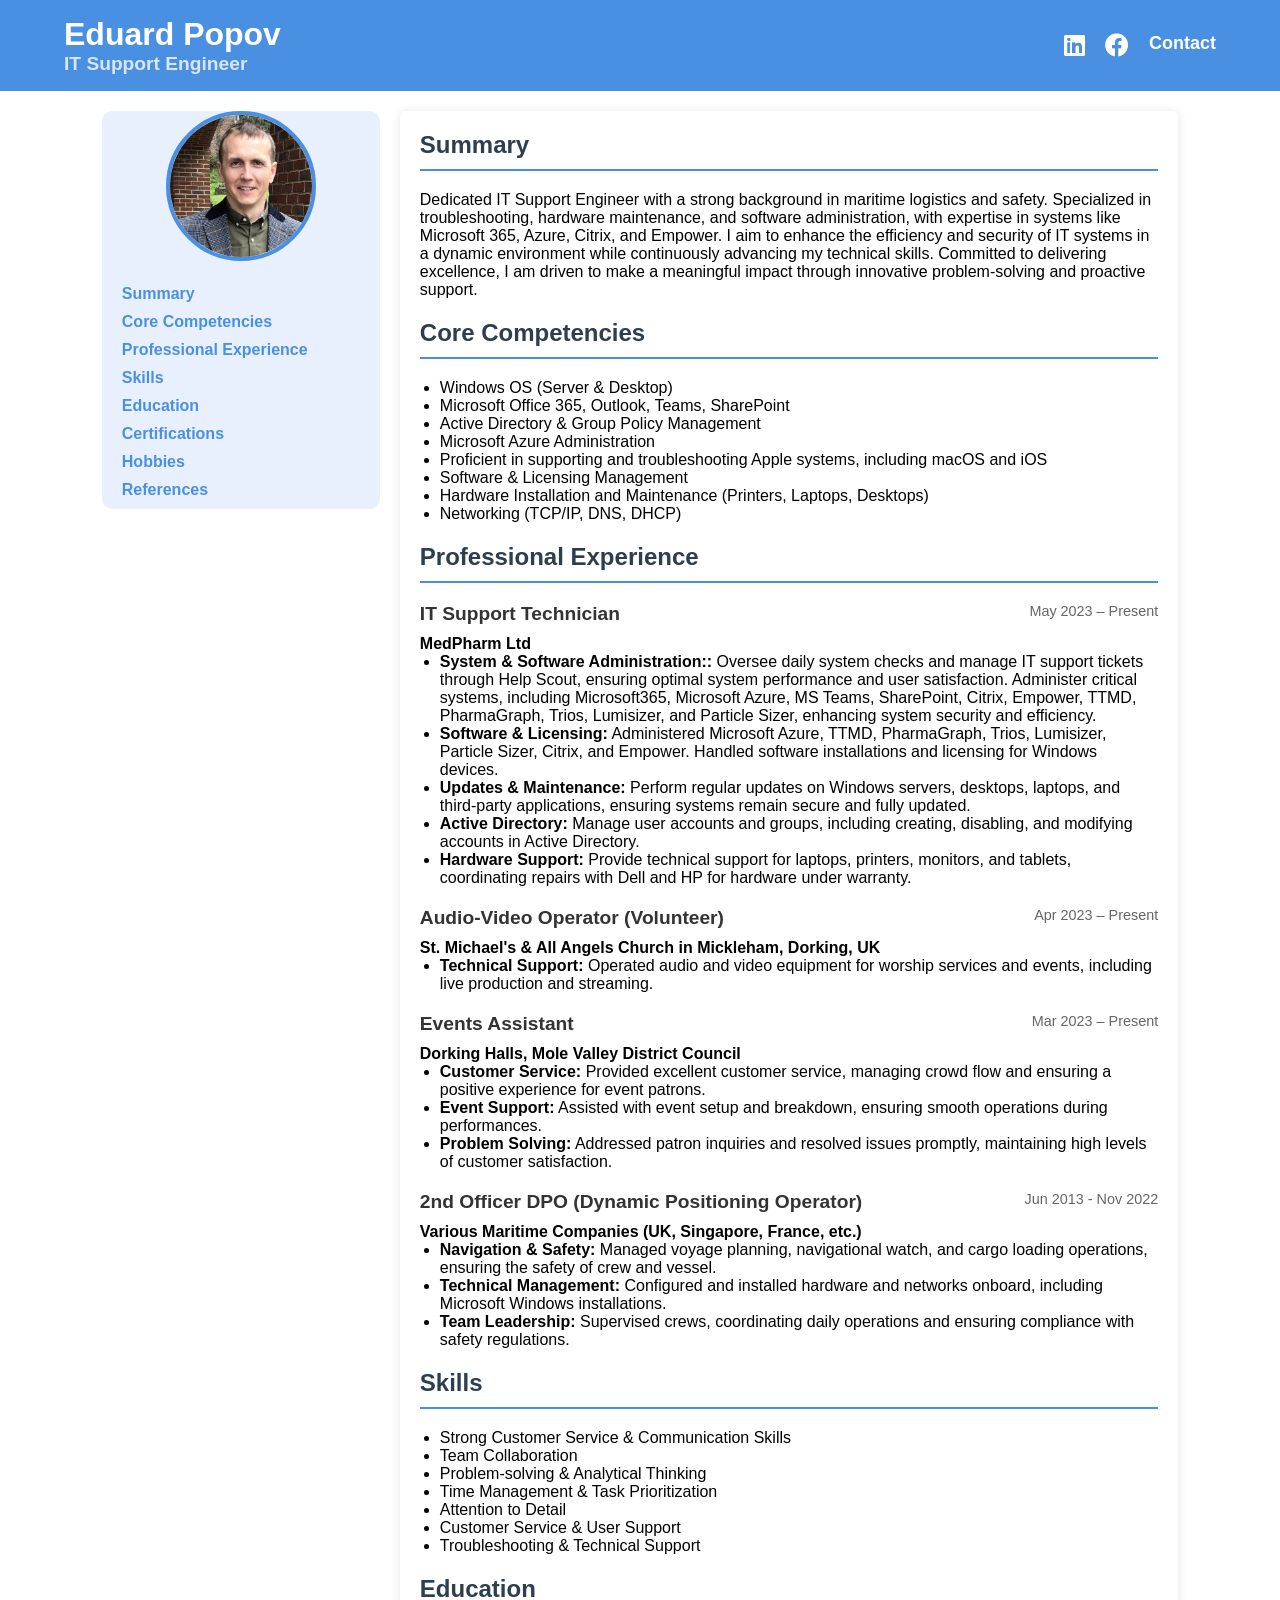
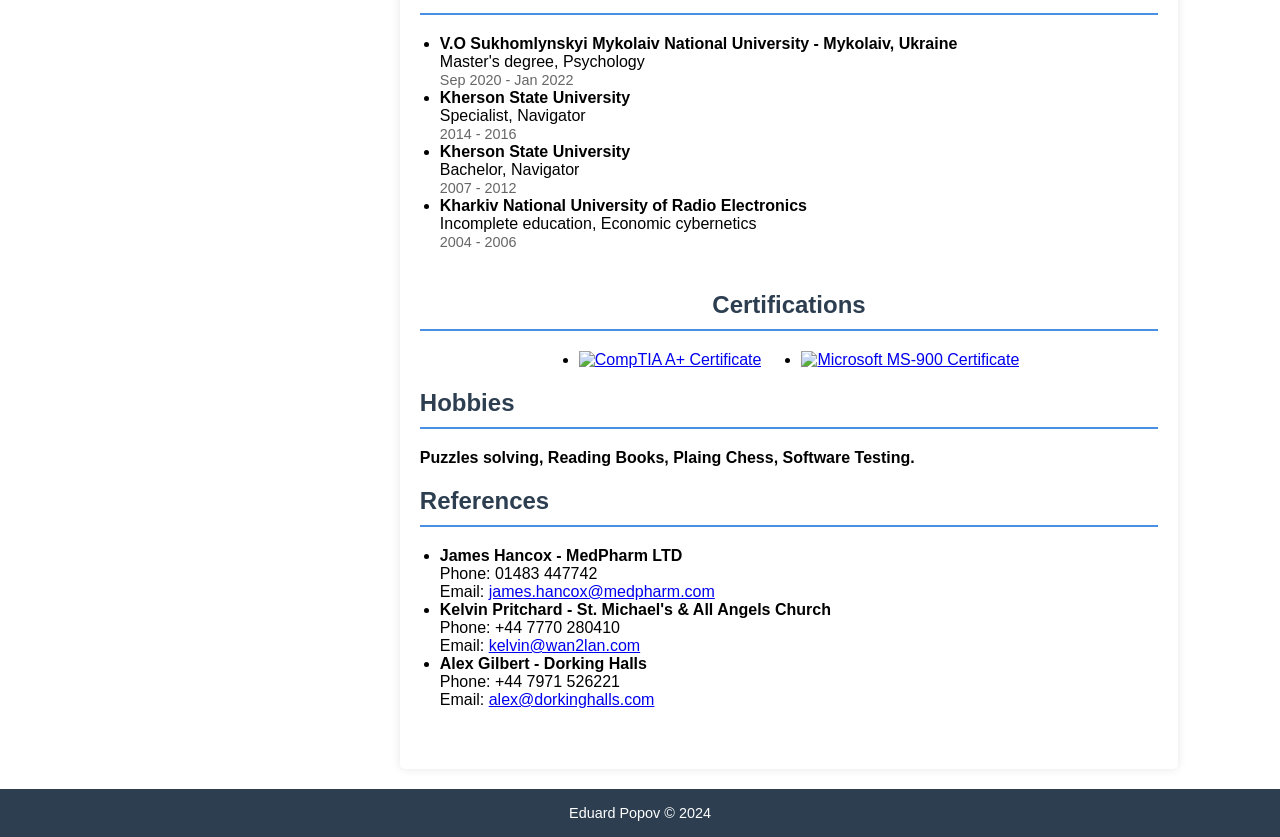
==== index.html @ 5308438c "Update index.html" ====
<!DOCTYPE html>
<html lang="en">
<head>
    <meta charset="UTF-8">
    <meta name="viewport" content="width=device-width, initial-scale=1.0">
    <title>Eduard Popov - CV</title>
    <!-- Font Awesome CDN -->
    <link rel="stylesheet" href="https://cdnjs.cloudflare.com/ajax/libs/font-awesome/6.0.0-beta3/css/all.min.css">
    <link rel="stylesheet" href="styles.css">
    <link rel="icon" href="favicon.ico" type="image/x-icon">
    
    <!-- Google tag (gtag.js) -->
    <script async src="https://www.googletagmanager.com/gtag/js?id=G-LZR208KWEZ"></script>
    <script>
      window.dataLayer = window.dataLayer || [];
      function gtag(){dataLayer.push(arguments);}
      gtag('js', new Date());
    
      gtag('config', 'G-LZR208KWEZ');
    </script>

</head>
<body>
    <!-- Header Section -->
    <header>
        <div class="container">
            <div class="logo">
                <h1>Eduard Popov</h1>
                <h3>IT Support Engineer</h3>
            </div>
            <nav>
                <ul>
                    <li><a href="https://www.linkedin.com/in/e-popov-263678a5/" target="_blank"><i class="fab fa-linkedin"></i></a></li>
                    <li><a href="https://www.facebook.com/edward.popov.5" target="_blank"><i class="fab fa-facebook"></i></a></li>
                    <li><a href="#" id="contactBtn">Contact</a></li>
                </ul>
            </nav>
        </div>
    </header>

    <!-- Main Content Area -->
    <div class="container main-content">
        <!-- Sidebar -->
        <aside class="sidebar">
            <div class="profile-pic">
                <img src="profile.jpg" alt="Eduard Popov">
            </div>
            <ul>
                <li><a href="#summary">Summary</a></li>
                <li><a href="#competencies">Core Competencies</a></li>
                <li><a href="#experience">Professional Experience</a></li>
                <li><a href="#skills">Skills</a></li>
                <li><a href="#education">Education</a></li>
                <li><a href="#certifications">Certifications</a></li>
                <li><a href="#hobbies">Hobbies</a></li>
                <li><a href="#references">References</a></li>
            </ul>
        </aside>

        <!-- CV Content -->
        <section class="cv-content">
            <section id="summary">
                <h2>Summary</h2>
                <p>
                    Dedicated IT Support Engineer with a strong background in maritime logistics and safety. Specialized in troubleshooting, hardware maintenance, and software administration, with expertise in systems like Microsoft 365, Azure, Citrix, and Empower. I aim to enhance the efficiency and security of IT systems in a dynamic environment while continuously advancing my technical skills. Committed to delivering excellence, I am driven to make a meaningful impact through innovative problem-solving and proactive support.
                </p>
            </section>

            <section id="competencies">
                <h2>Core Competencies</h2>
                <ul>
                    <li>Windows OS (Server & Desktop)</li>
                    <li>Microsoft Office 365, Outlook, Teams, SharePoint</li>
                    <li>Active Directory & Group Policy Management</li>
                    <li>Microsoft Azure Administration</li>
                    <li>Proficient in supporting and troubleshooting Apple systems, including macOS and iOS</li>
                    <li>Software & Licensing Management</li>
                    <li>Hardware Installation and Maintenance (Printers, Laptops, Desktops)</li>
                    <li>Networking (TCP/IP, DNS, DHCP)</li>
                </ul>
            </section>

            <section id="experience">
                <h2>Professional Experience</h2>

                <div class="job">
                    <h3>IT Support Technician <span class="period">May 2023 – Present</span></h3>
                    <h4>MedPharm Ltd</h4>
                    <ul>
                        <li><b>System & Software Administration::</b> Oversee daily system checks and manage IT support tickets through Help Scout, ensuring optimal system performance and user satisfaction. Administer critical systems, including Microsoft365, Microsoft Azure, MS Teams, SharePoint, Citrix, Empower, TTMD, PharmaGraph, Trios, Lumisizer, and Particle Sizer, enhancing system security and efficiency.</li>
                        <li><b>Software & Licensing:</b> Administered Microsoft Azure, TTMD, PharmaGraph, Trios, Lumisizer, Particle Sizer, Citrix, and Empower. Handled software installations and licensing for Windows devices.</li>
                        <li><b>Updates & Maintenance:</b> Perform regular updates on Windows servers, desktops, laptops, and third-party applications, ensuring systems remain secure and fully updated.</li>
                        <li><b>Active Directory:</b> Manage user accounts and groups, including creating, disabling, and modifying accounts in Active Directory.</li>
                        <li><b>Hardware Support:</b> Provide technical support for laptops, printers, monitors, and tablets, coordinating repairs with Dell and HP for hardware under warranty.</li>
                    </ul>
                </div>

                <div class="job">
                    <h3>Audio-Video Operator (Volunteer) <span class="period">Apr 2023 – Present</span></h3>
                    <h4>St. Michael's & All Angels Church in Mickleham, Dorking, UK</h4>
                    <ul>
                        <li><b>Technical Support:</b> Operated audio and video equipment for worship services and events, including live production and streaming.</li>
                    </ul>
                </div>

                <div class="job">
                    <h3>Events Assistant <span class="period">Mar 2023 – Present</span></h3>
                    <h4>Dorking Halls, Mole Valley District Council</h4>
                    <ul>
                        <li><b>Customer Service:</b> Provided excellent customer service, managing crowd flow and ensuring a positive experience for event patrons.</li>
                        <li><b>Event Support:</b> Assisted with event setup and breakdown, ensuring smooth operations during performances.</li>
                        <li><b>Problem Solving:</b> Addressed patron inquiries and resolved issues promptly, maintaining high levels of customer satisfaction.</li>
                    </ul>
                </div>

                <div class="job">
                    <h3>2nd Officer DPO (Dynamic Positioning Operator) <span class="period">Jun 2013 - Nov 2022</span></h3>
                    <h4>Various Maritime Companies (UK, Singapore, France, etc.)</h4>
                    <ul>
                        <li><b>Navigation & Safety:</b> Managed voyage planning, navigational watch, and cargo loading operations, ensuring the safety of crew and vessel.</li>
                        <li><b>Technical Management:</b> Configured and installed hardware and networks onboard, including Microsoft Windows installations.</li>
                        <li><b>Team Leadership:</b> Supervised crews, coordinating daily operations and ensuring compliance with safety regulations.</li>
                    </ul>
                </div>
            </section>

            <section id="skills">
                <h2>Skills</h2>
                <ul>
                    <li>Strong Customer Service & Communication Skills</li>
                    <li>Team Collaboration</li>
                    <li>Problem-solving & Analytical Thinking</li>
                    <li>Time Management & Task Prioritization</li>
                    <li>Attention to Detail</li>
                    <li>Customer Service & User Support</li>
                    <li>Troubleshooting & Technical Support</li>
                </ul>
            </section>

            <section id="education">
                <h2>Education</h2>
                <ul>
                    <li>
                        <strong>V.O Sukhomlynskyi Mykolaiv National University - Mykolaiv, Ukraine</strong><br>
                        Master's degree, Psychology<br>
                        <span class="period">Sep 2020 - Jan 2022</span>
                    </li>
                    <li>
                        <strong>Kherson State University</strong><br>
                        Specialist, Navigator<br>
                        <span class="period">2014 - 2016</span>
                    </li>
                    <li>
                        <strong>Kherson State University</strong><br>
                        Bachelor, Navigator<br>
                        <span class="period">2007 - 2012</span>
                    </li>
                    <li>
                        <strong>Kharkiv National University of Radio Electronics</strong><br>
                        Incomplete education, Economic cybernetics<br>
                        <span class="period">2004 - 2006</span>
                    </li>
                </ul>
            </section>

            <!-- Certifications Section -->
            <section class="certifications">
                <section id="certifications">
                <h2 class="section-title">Certifications</h2>
                <ul class="certification-list">
                    <li class="certificate">
                        <a href="https://www.comptia.org/certifications/a" target="_blank">
                            <img src="https://github.com/quantum-rover/cv/blob/main/comptia_a.ico?raw=true" alt="CompTIA A+ Certificate">
                        </a>
                    </li>
                    <li class="certificate">
                        <a href="https://learn.microsoft.com/en-us/certifications/ms-900/" target="_blank">
                            <img src="https://github.com/quantum-rover/cv/blob/main/ms900_logo.ico?raw=true" alt="Microsoft MS-900 Certificate">
                        </a>
                    </li>
                </ul>
            </section>
            
                <section id="hobbies">
                <h2>Hobbies</h2>
                        <p>
                            <b>Puzzles solving, Reading Books, Plaing Chess, Software Testing.</b>
                        </p>
            </section>

            <section id="references">
                <h2>References</h2>
                <ul>
                    <li>
                        <strong>James Hancox - MedPharm LTD</strong><br>
                        Phone: 01483 447742<br>
                        Email: <a href="mailto:james.hancox@medpharm.com">james.hancox@medpharm.com</a>
                    </li>
                    <li>
                        <strong>Kelvin Pritchard - St. Michael's & All Angels Church</strong><br>
                        Phone: +44 7770 280410<br>
                        Email: <a href="mailto:kelvin@wan2lan.com">kelvin@wan2lan.com</a>
                    </li>
                    <li>
                        <strong>Alex Gilbert - Dorking Halls</strong><br>
                        Phone: +44 7971 526221<br>
                        Email: <a href="mailto:alex@dorkinghalls.com">alex@dorkinghalls.com</a>
                    </li>
                </ul>
            </section>
        </section>
    </div>

    <!-- Footer Section -->
    <footer>
        <div class="container">
            <p>Eduard Popov &copy; 2024</p>
        </div>
    </footer>

    <!-- Popup Modal -->
<div id="contactPopup" class="popup">
    <div class="popup-content">
        <span class="close-btn">&times;</span>
        <!-- Contact Form -->
        <form id="contact-form">
  <label for="name">Name:</label>
  <input type="text" id="name" name="name" required>

  <label for="company">Company Name:</label>
  <input type="text" id="company" name="company">

  <label for="email">Email:</label>
  <input type="email" id="email" name="email" required>

  <label for="message">Message:</label>
  <textarea id="message" name="message" rows="8" style="width:100%;" required></textarea>

  <button type="submit" style="padding: 10px 20px; font-size: 16px;">Submit</button>
</form>
    </div>
</div>

    <!-- JavaScript to handle the popup -->
    <script>
        const contactBtn = document.getElementById('contactBtn');
        const contactPopup = document.getElementById('contactPopup');
        const closeBtn = document.querySelector('.close-btn');

        contactBtn.addEventListener('click', () => {
            contactPopup.style.display = 'block';
        });

        closeBtn.addEventListener('click', () => {
            contactPopup.style.display = 'none';
        });

        window.addEventListener('click', (e) => {
            if (e.target == contactPopup) {
                contactPopup.style.display = 'none';
            }
        });
    </script>

    <!-- EmailJS SDK -->
<script type="text/javascript" src="https://cdn.emailjs.com/dist/email.min.js"></script>

    <script src="https://cdn.emailjs.com/dist/email.min.js"></script>
<script>
  (function() {
    emailjs.init("f8XNDClNWjhbyD7FG"); // Initialize with your user ID from EmailJS
  })();

  document.getElementById('contact-form').addEventListener('submit', function(event) {
    event.preventDefault(); // Prevent page reload

    emailjs.sendForm('service_dwdptsh', 'template_koreks3', this)
      .then(function() {
        alert('Form submitted successfully!');
      }, function(error) {
        alert('Failed to submit the form: ' + JSON.stringify(error));
      });
  });
</script>

</body>
</html>
---- styles.css ----
/* Resetting Default Styles */
* {
    margin: 0;
    padding: 0;
    box-sizing: border-box;
    font-family: Arial, sans-serif;
}

/* Container */
.container {
    width: 90%;
    max-width: 1200px;
    margin: 0 auto;
}

/* Header Styles */
header {
    background: #4a90e2;
    color: #fff;
    padding: 1rem 0;
}

header .container {
    display: flex;
    justify-content: space-between;
    align-items: center;
}

/* Header Social Icons */
header .social-icons {
    display: flex;
    align-items: center;
}

header .social-icons a {
    margin-left: 20px;
    color: #fff;
    text-decoration: none;
    font-size: 24px; /* Increase this value to make the icons larger */
    transition: transform 0.3s ease, color 0.3s ease;
}

header .social-icons a:hover {
    transform: scale(1.2); /* Slightly enlarge the icon on hover */
    color: #d9e6f2;
}

header .logo h1 {
    margin: 0;
}

header .logo h3 {
    margin: 0;
    font-size: 1.2rem;
    color: #d9e6f2;
}

header nav ul {
    list-style: none;
    display: flex;
}

header nav ul li {
    margin-left: 20px;
    display: inline-block;
}

header nav ul li a {
    color: #fff;
    text-decoration: none;
    font-weight: bold;
    font-size: 18px;
}

header nav ul li a i {
    font-size: 24px; /* Adjust the size of the icons */
    color: #fff; /* Icon color */
}

header nav ul li a i:hover {
    color: #d9e6f2; /* Lighter color on hover */
}
/* Main Content Styles */
.main-content {
    display: flex;
    justify-content: center;
    align-items: flex-start;
    margin: 20px auto;
    max-width: 1200px;
    padding: 0 20px;
}

/* Sidebar Styles */
.sidebar {
    width: 25%;
    margin-right: 20px;
    padding-left: 20px;
    padding-right: 20px;
    background-color: #e8f0fe;
    border-radius: 10px;
    position: relative; /* Default position for mobile devices */
    height: fit-content;
}

/* Make the sidebar sticky on larger screens */
@media (min-width: 769px) {
    .sidebar {
        position: sticky;
        top: 20px;
    }
}

.sidebar .profile-pic {
    text-align: center;
    margin-bottom: 20px;
}

.sidebar .profile-pic img {
    width: 150px;
    height: 150px;
    border-radius: 50%;
    object-fit: cover;
    border: 4px solid #4a90e2;
}

.sidebar ul {
    list-style: none;
}

.sidebar ul li {
    margin-bottom: 10px;
}

.sidebar ul li a {
    text-decoration: none;
    color: #4a90e2;
    font-weight: bold;
}

.sidebar ul li a:hover {
    text-decoration: underline;
}

/* CV Content Styles */
.cv-content {
    width: 70%;
    padding: 20px;
    background: #fff;
    border-radius: 5px;
    box-shadow: 0 0 10px rgba(0, 0, 0, 0.1);
}

.cv-content h2 {
    color: #2c3e50;
    border-bottom: 2px solid #4a90e2;
    padding-bottom: 10px;
    margin-bottom: 20px;
}

.cv-content p, .cv-content ul {
    margin-bottom: 20px;
}

.cv-content h3 {
    font-size: 1.2rem;
    color: #333;
    display: flex;
    justify-content: space-between;
    margin-bottom: 10px;
}

.cv-content .period {
    font-weight: normal;
    color: #666;
    font-size: 0.9rem;
}

.cv-content ul {
    list-style-type: disc;
    padding-left: 20px;
}

/* Footer Styles */
footer {
    background: #2c3e50;
    color: #fff;
    text-align: center;
    padding: 1rem 0;
    font-size: 0.9rem;
}

/* Certifications Section */
.certifications {
    text-align: center;
    margin: 40px 0;
}

.certification-list {
    list-style-type: none;
    padding: 0;
    display: flex;
    justify-content: center;  /* Center the logos horizontally */
    align-items: center;      /* Center the logos vertically */
}

.certification-list li {
    margin: 0 20px;
}

.certification-list img {
    width: 80px;
    height: 80px;
    transition: transform 0.3s ease;
}

.certification-list img:hover {
    transform: scale(1.1);
}

#hobbies, #references {
    text-align: left; /* Ensures left alignment */
    margin-left: 0;
}

/* Popup Styles */
.popup {
    display: none;
    position: fixed;
    z-index: 1000;
    left: 0;
    top: 0;
    width: 100%;
    height: 100%;
    overflow: auto;
    background-color: rgba(0, 0, 0, 0.7); /* Darker overlay for a modern look */
}

.popup-content {
    background-color: #ffffff;
    margin: 10% auto;
    padding: 30px;
    border-radius: 10px;
    width: 80%;
    max-width: 500px;
    box-shadow: 0px 4px 15px rgba(0, 0, 0, 0.3); /* Soft shadow */
    position: relative;
    transform: scale(0.7); /* Start smaller for animation */
    animation: popupOpen 0.3s ease forwards; /* Animate opening */
}

@keyframes popupOpen {
    to {
        transform: scale(1); /* Scale to normal size */
    }
}

.close-btn {
    position: absolute;
    top: 15px;
    right: 20px;
    color: #666;
    font-size: 25px;
    font-weight: bold;
    cursor: pointer;
    transition: color 0.3s ease;
}

.close-btn:hover,
.close-btn:focus {
    color: #e74c3c; /* Red color on hover for a more interactive feel */
}

.contact-info h2 {
    color: #2c3e50;
    margin-bottom: 15px;
    text-align: center;
}

.contact-info p {
    font-size: 1rem;
    color: #333;
    margin-bottom: 10px;
    text-align: center;
}

.contact-info a {
    color: #4a90e2;
    text-decoration: none;
    font-weight: bold;
    transition: color 0.3s ease;
}

.contact-info a:hover {
    color: #2c3e50; /* Darker hover color */
}

/* Contact Form Styles */
.popup-content form {
    display: flex;
    flex-direction: column;
}

.popup-content h2 {
    text-align: center;
    margin-bottom: 20px;
    color: #2c3e50;
}

.form-group {
    margin-bottom: 15px;
}

.form-group label {
    display: block;
    margin-bottom: 5px;
    color: #333;
    font-weight: bold;
}

.form-group input,
.form-group textarea {
    width: 100%;
    padding: 10px;
    border: 1px solid #ccc;
    border-radius: 4px;
    font-size: 1rem;
}

button[type="submit"] {
    padding: 10px 20px;
    background-color: #4a90e2;
    color: #fff;
    border: none;
    border-radius: 4px;
    cursor: pointer;
    font-size: 1rem;
    transition: background-color 0.3s ease;
}

button[type="submit"]:hover {
    background-color: #357ABD;
}

#statusMessage {
    margin-top: 10px;
    font-size: 0.9rem;
    color: #2c3e50;
    text-align: center;
}

/* Responsive Design */
@media (max-width: 768px) {
    .main-content {
        flex-direction: column;
        align-items: center;
    }

    .sidebar {
        width: 100%;
        margin-bottom: 20px;
    }

    .cv-content {
        width: 100%;
    }

    .popup-content {
        width: 90%;
    }
}
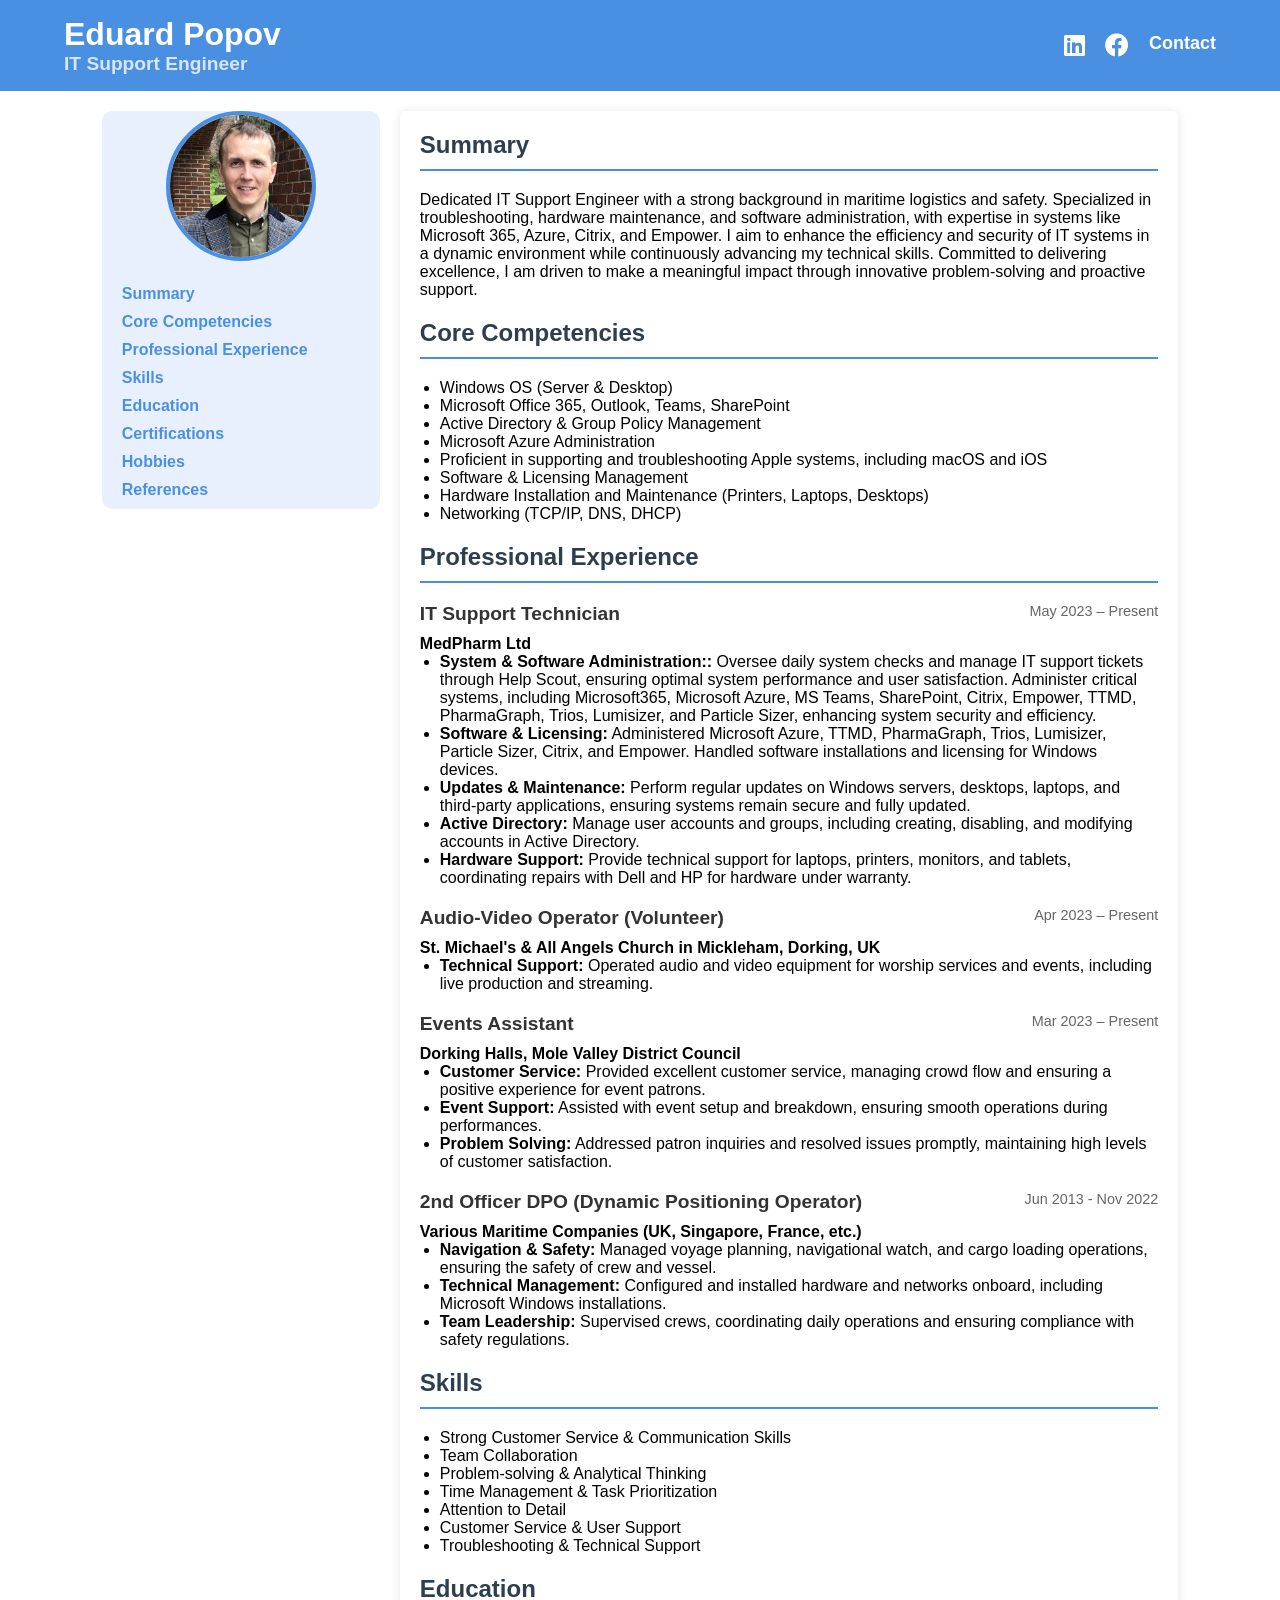
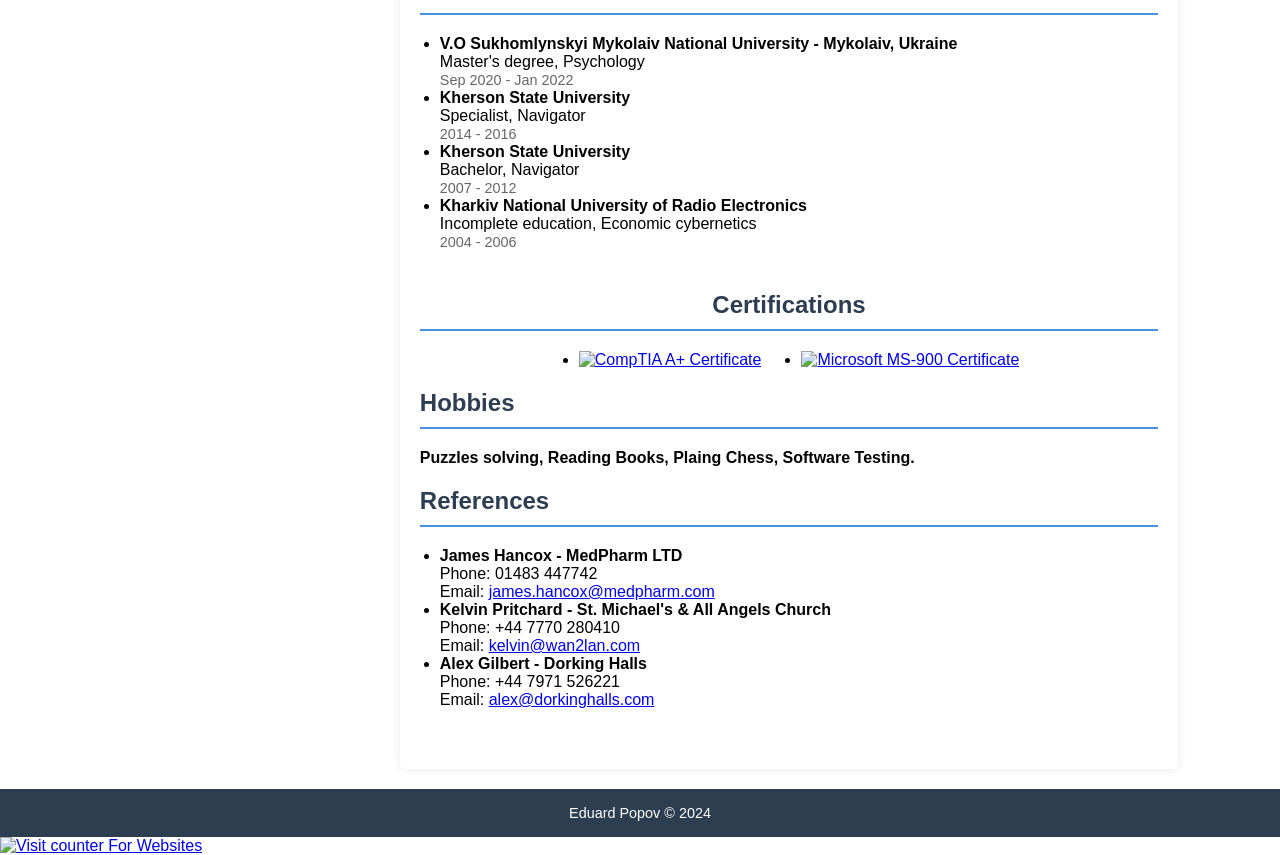
==== commit f9724c0a: "Update index.html" ====
--- a/index.html
+++ b/index.html
@@ -283,5 +283,9 @@
   });
 </script>
 
+<!-- hitwebcounter Code START -->
+<a href="https://www.hitwebcounter.com" target="_blank">
+<img src="https://hitwebcounter.com/counter/counter.php?page=16233157&style=0001&nbdigits=5&type=page&initCount=0" title="Counter Widget" Alt="Visit counter For Websites"   border="0" /></a>    
+
 </body>
 </html>
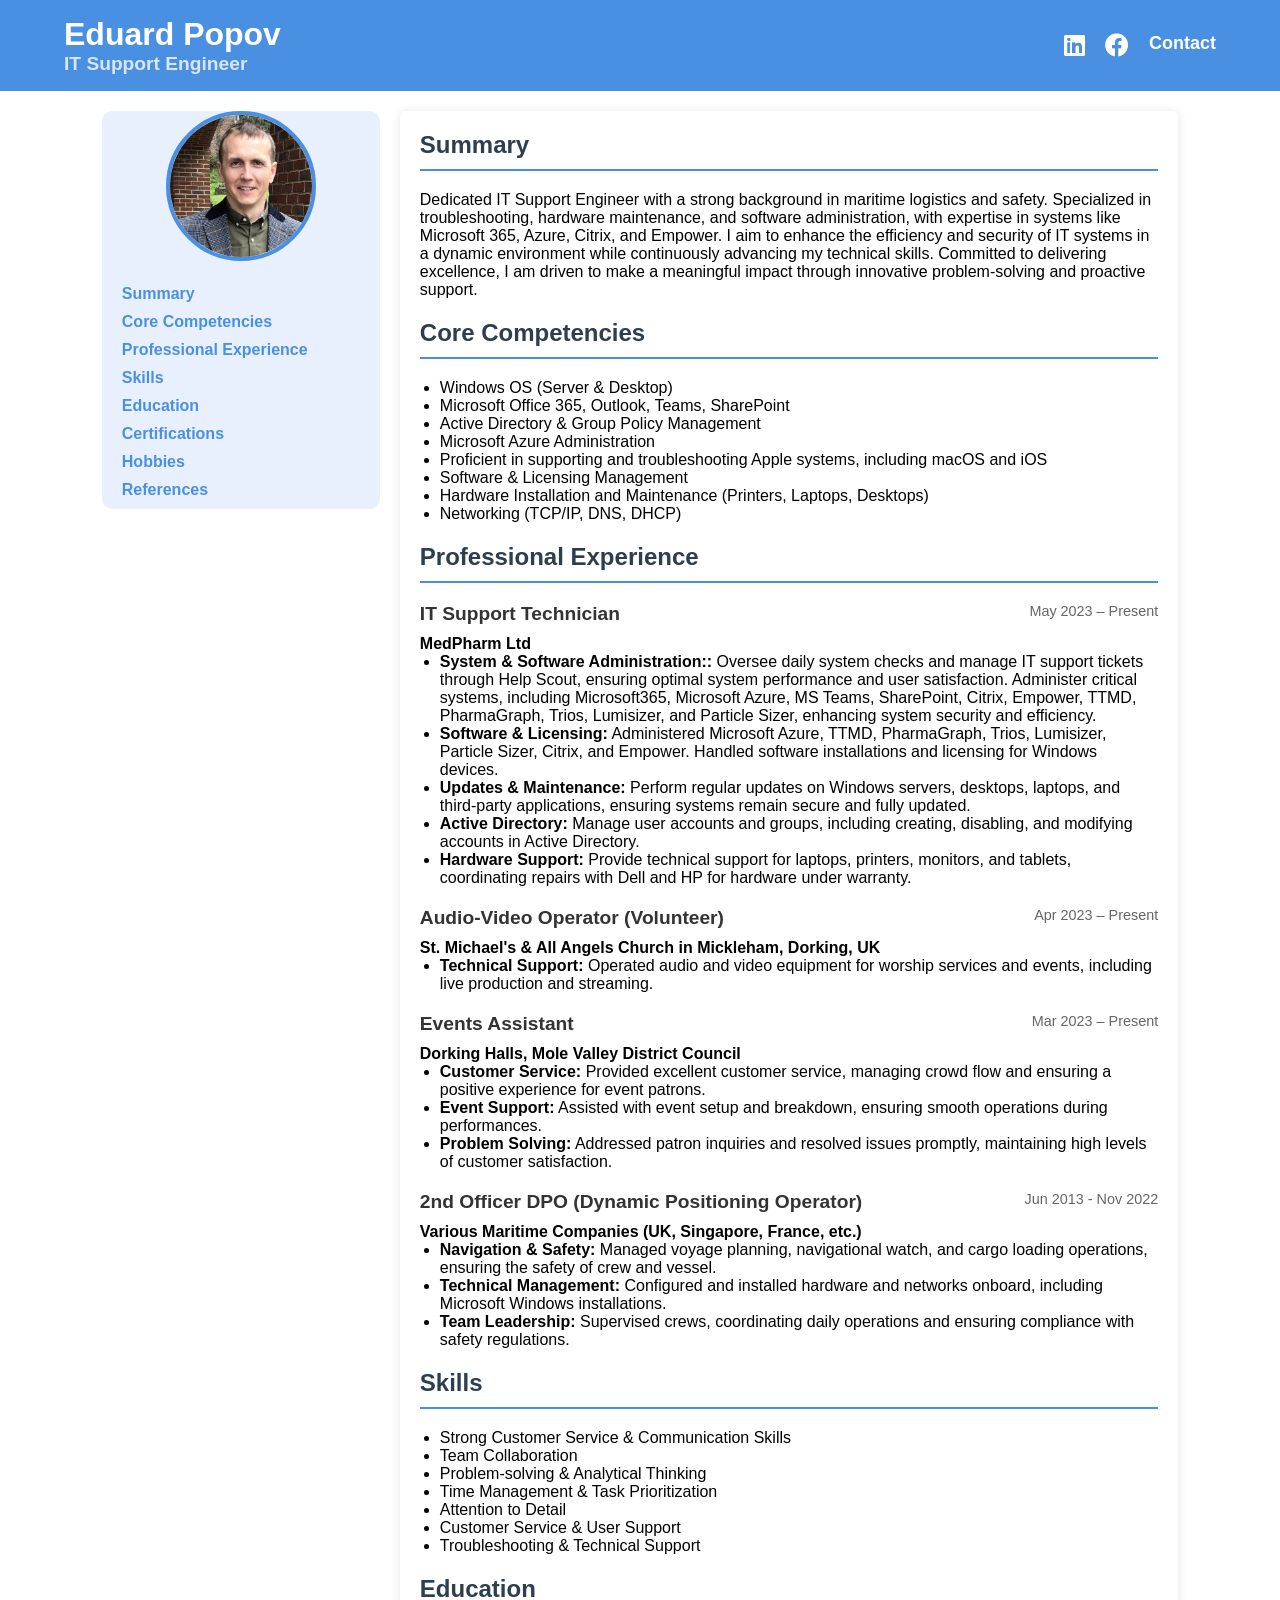
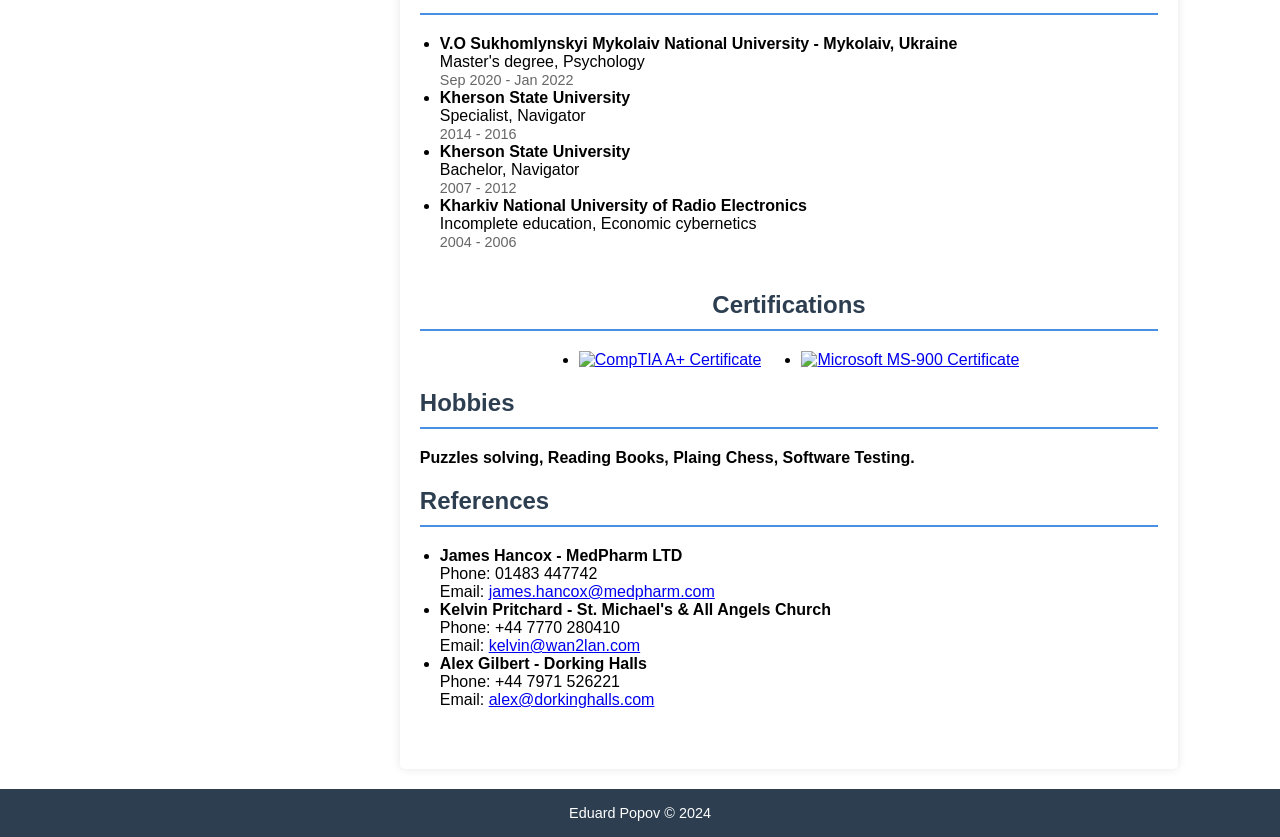
==== commit dfd16f81: "Update index.html" ====
--- a/index.html
+++ b/index.html
@@ -283,9 +283,5 @@
   });
 </script>
 
-<!-- hitwebcounter Code START -->
-<a href="https://www.hitwebcounter.com" target="_blank">
-<img src="https://hitwebcounter.com/counter/counter.php?page=16233157&style=0001&nbdigits=5&type=page&initCount=0" title="Counter Widget" Alt="Visit counter For Websites"   border="0" /></a>    
-
 </body>
 </html>
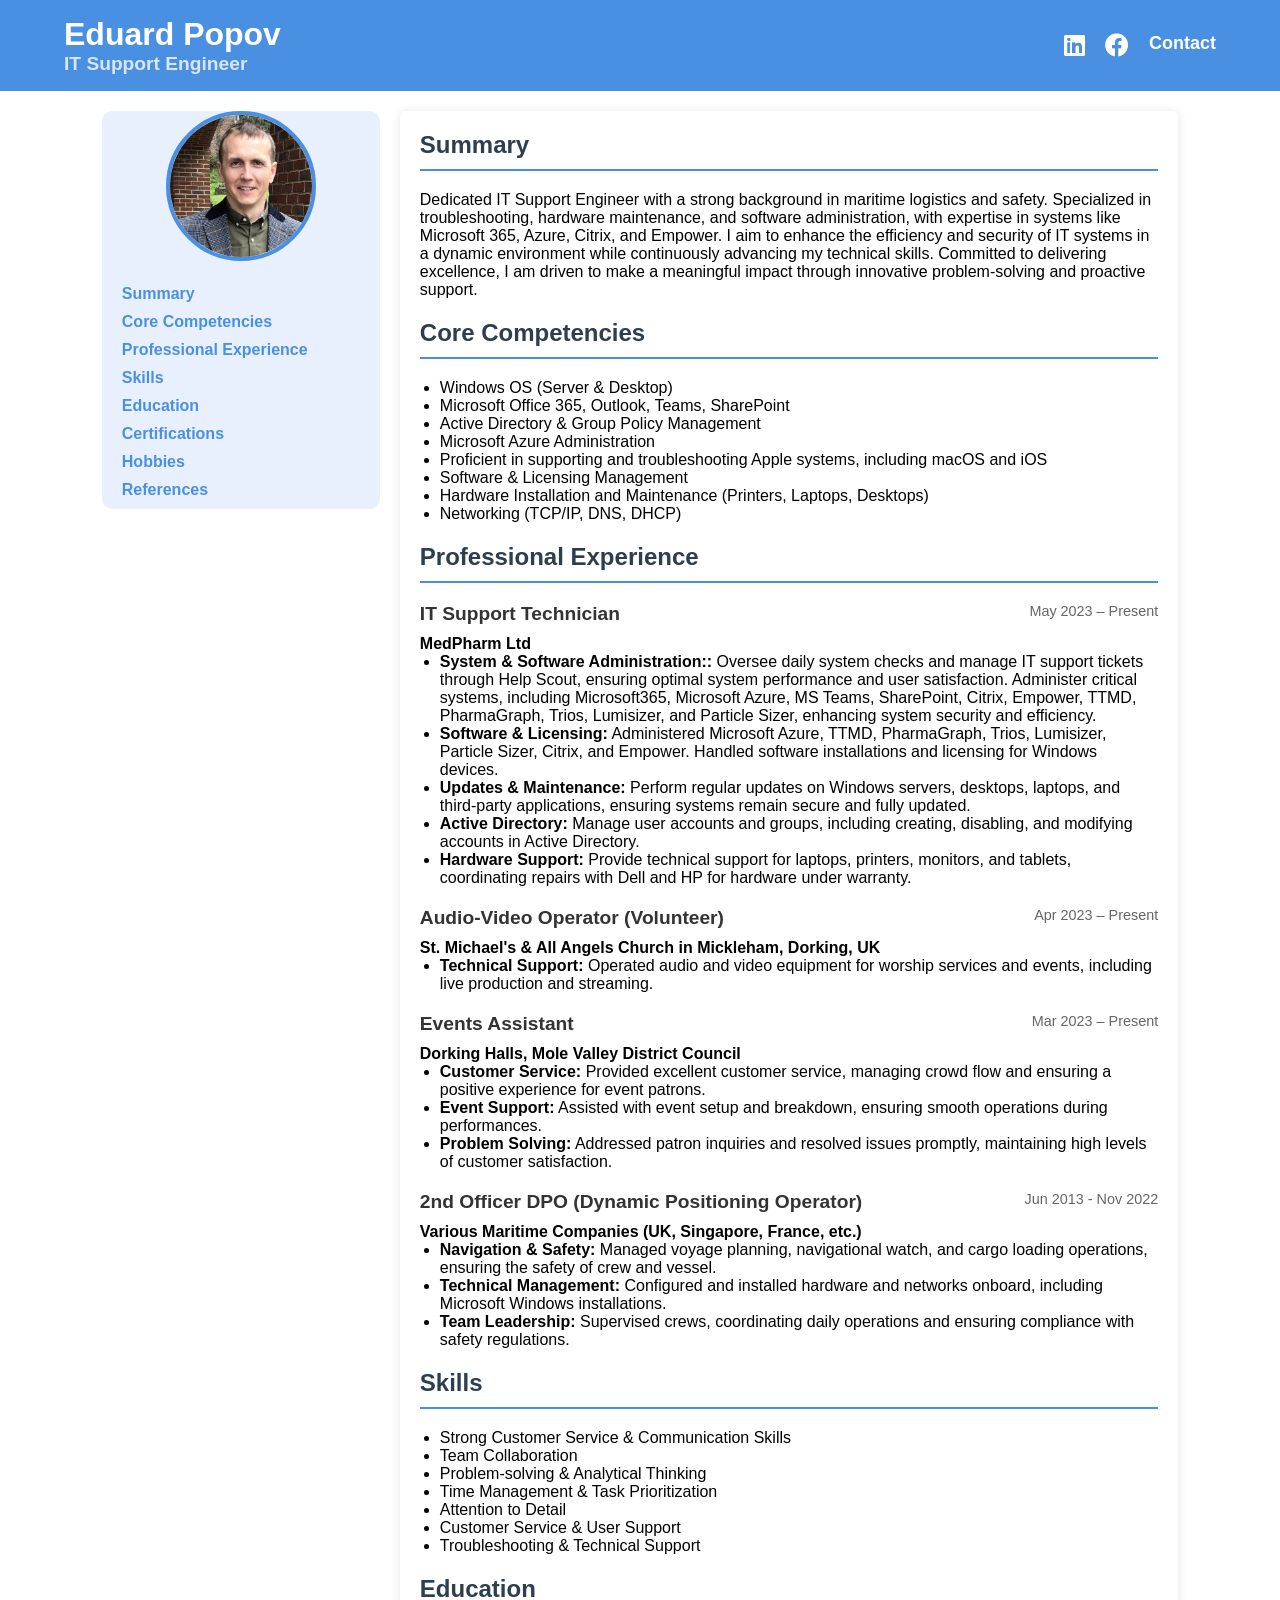
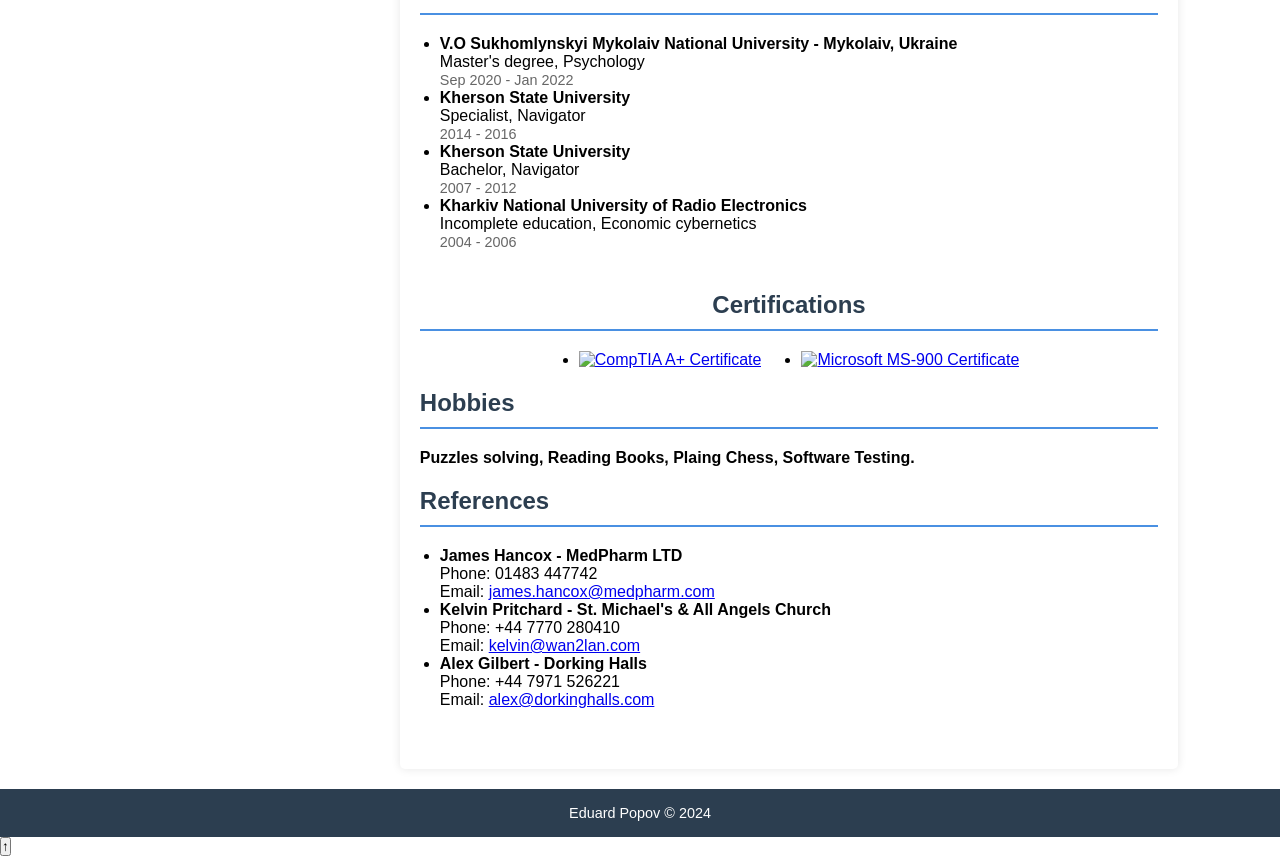
==== commit b6db2b06: "Update index.html" ====
--- a/index.html
+++ b/index.html
@@ -283,5 +283,7 @@
   });
 </script>
 
+<button id="back-to-top" onclick="scrollToTop()">↑</button>
+    
 </body>
 </html>
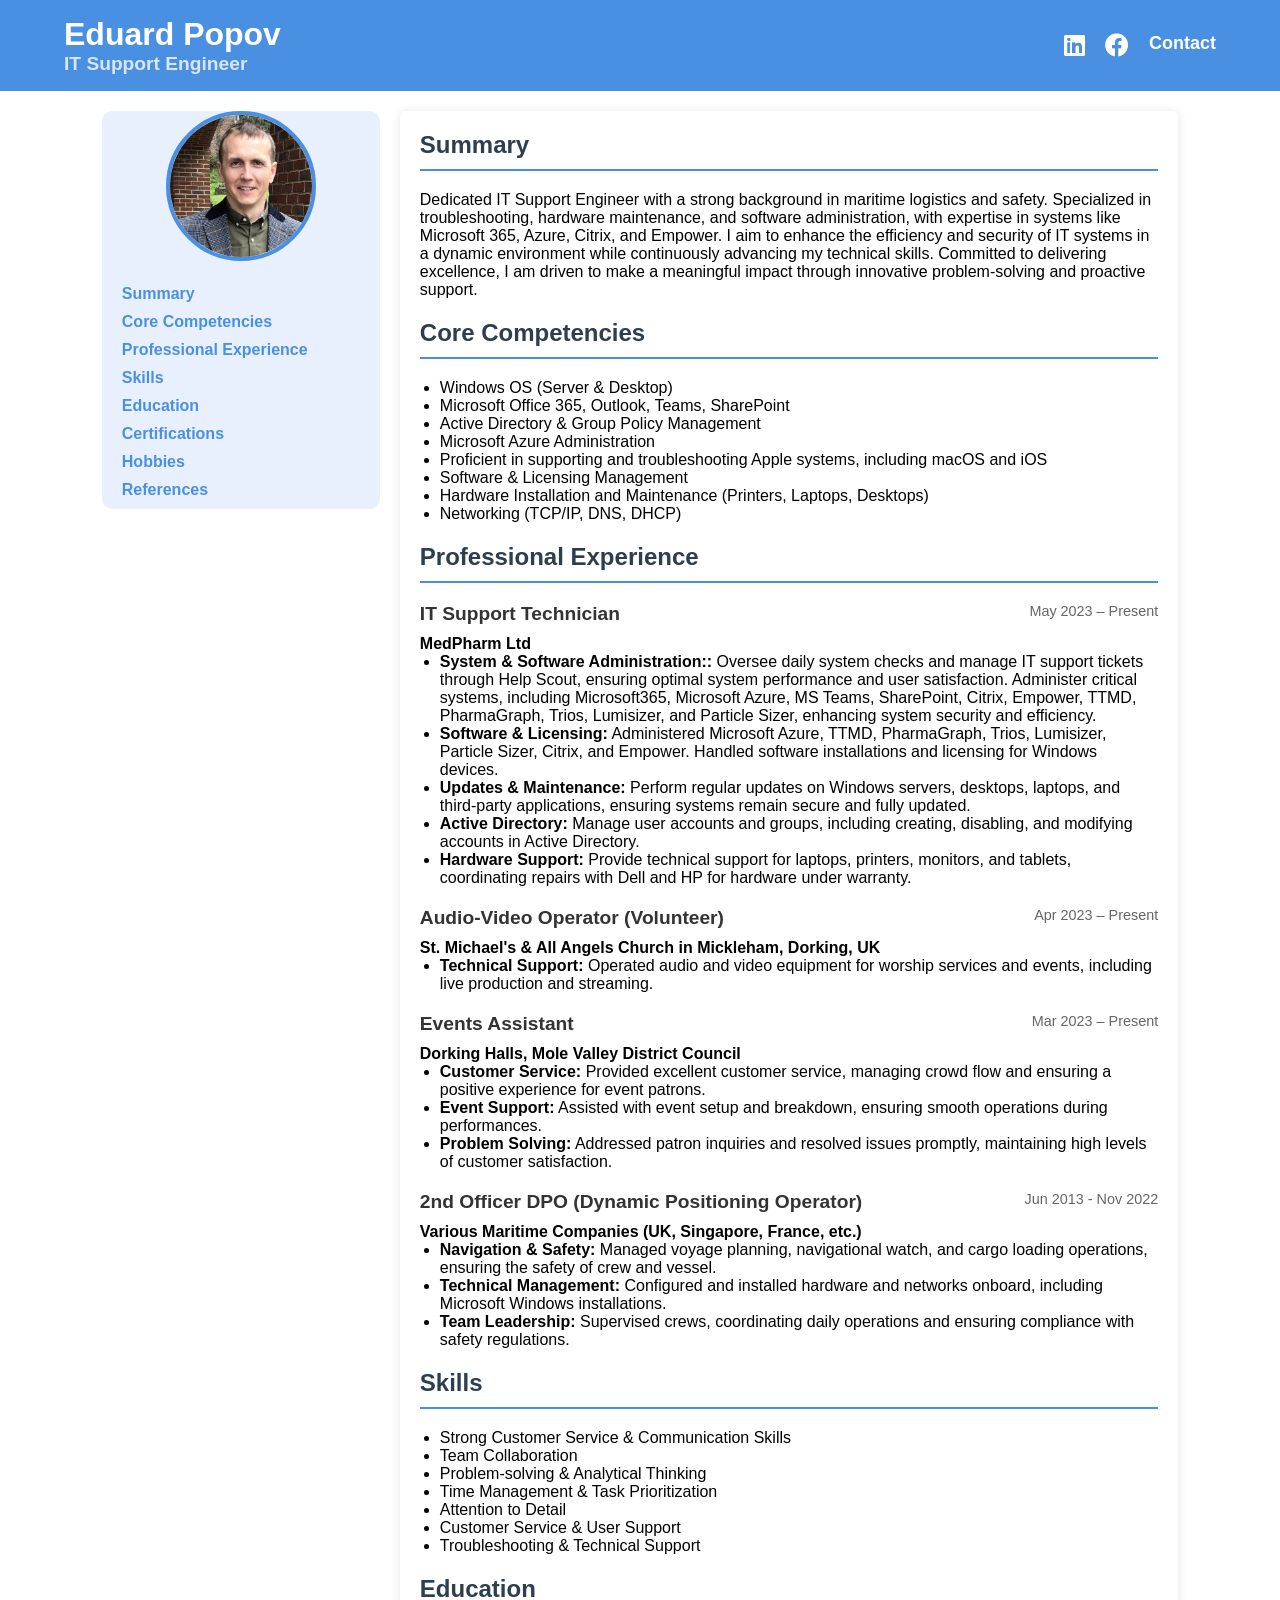
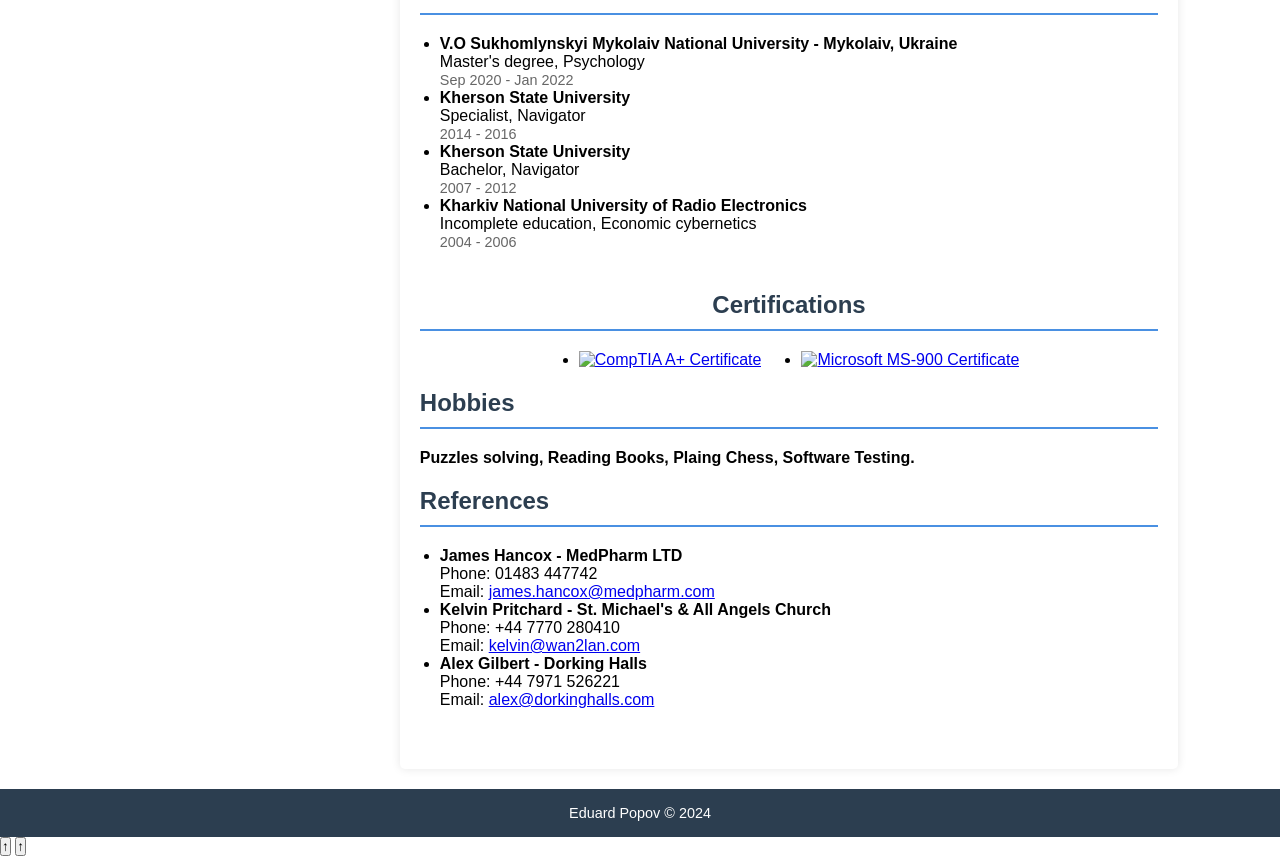
==== commit 3b582499: "Update index.html" ====
--- a/index.html
+++ b/index.html
@@ -284,6 +284,14 @@
 </script>
 
 <button id="back-to-top" onclick="scrollToTop()">↑</button>
-    
+   
+  <!-- Your content here -->
+  
+  <button id="back-to-top" onclick="scrollToTop()">↑</button>
+
+  <script>
+    window.onscroll = function() { /* JavaScript code here */ };
+  </script>
+
 </body>
 </html>
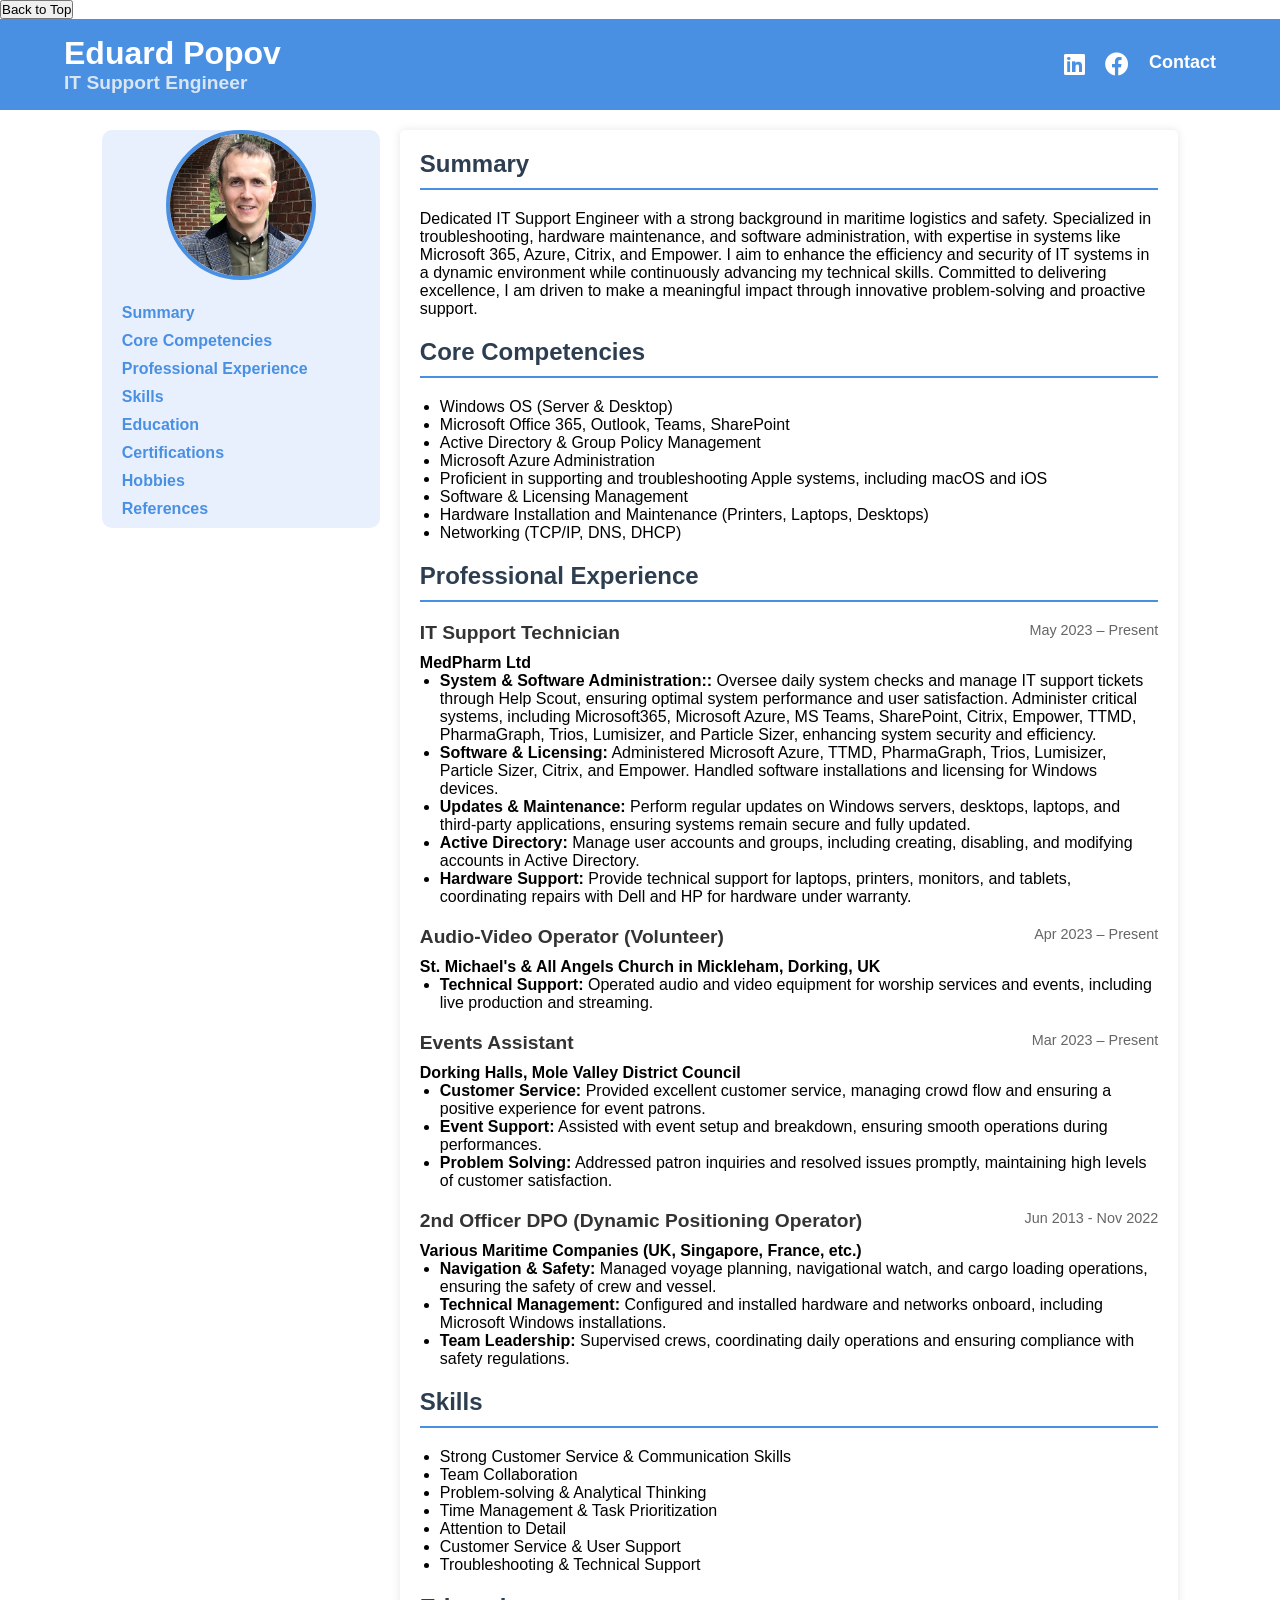
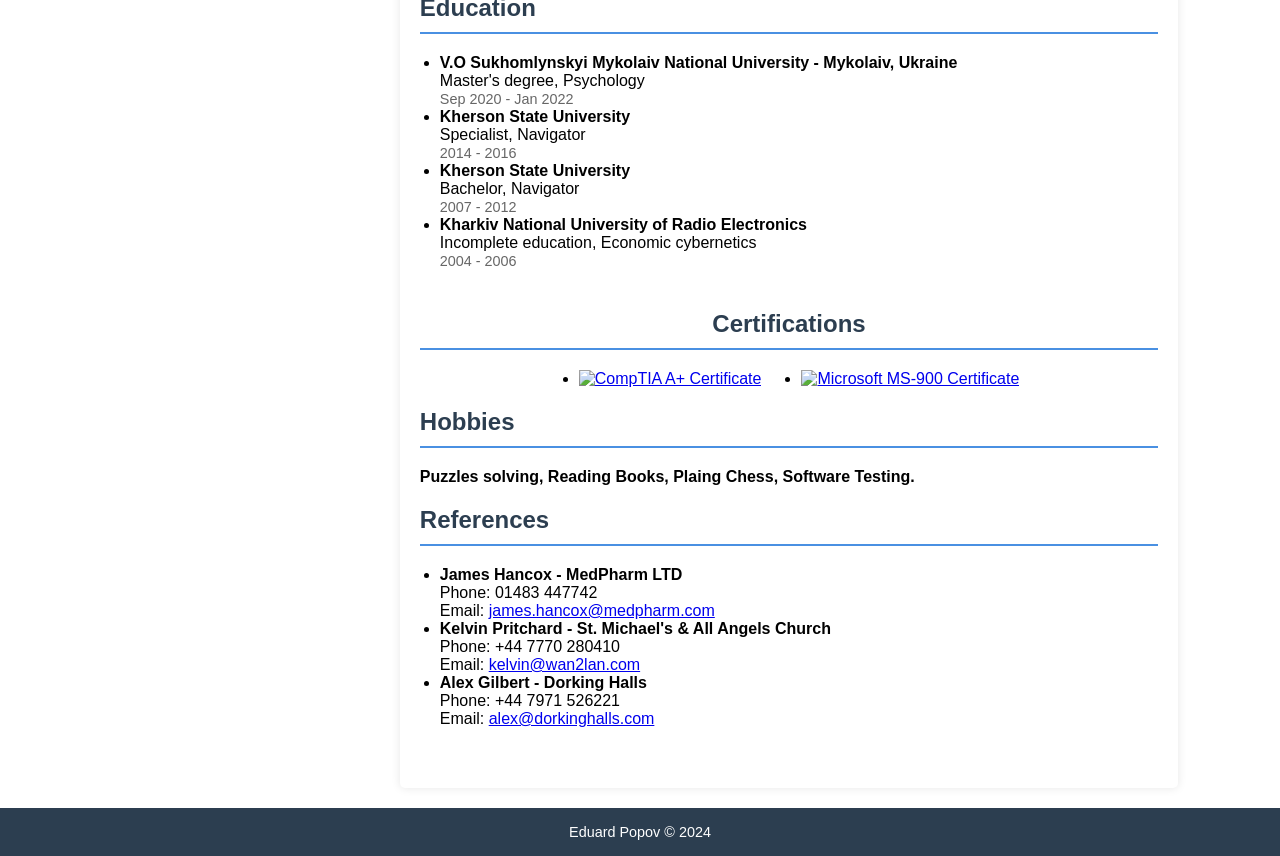
==== commit 7f6a1ffe: "Update index.html" ====
--- a/index.html
+++ b/index.html
@@ -19,7 +19,12 @@
       gtag('config', 'G-LZR208KWEZ');
     </script>
 
+  <!-- Back to Top Button -->
+  <button id="backToTop" title="Go to top">Back to Top</button>
+
+  <script src="scripts.js"></script>
 </head>
+    
 <body>
     <!-- Header Section -->
     <header>
@@ -283,12 +288,6 @@
   });
 </script>
 
-<button id="back-to-top" onclick="scrollToTop()">↑</button>
-   
-  <!-- Your content here -->
-  
-  <button id="back-to-top" onclick="scrollToTop()">↑</button>
-
   <script>
     window.onscroll = function() { /* JavaScript code here */ };
   </script>
--- a/styles.css
+++ b/styles.css
@@ -367,4 +367,23 @@
     .popup-content {
         width: 90%;
     }
-}
+
+    #back-to-top {
+  position: fixed;
+  bottom: 20px;
+  right: 20px;
+  display: none;
+  padding: 10px 15px;
+  font-size: 20px;
+  background-color: #007BFF;
+  color: white;
+  border: none;
+  border-radius: 5px;
+  cursor: pointer;
+}
+
+#back-to-top:hover {
+  background-color: #0056b3;
+}
+
+}
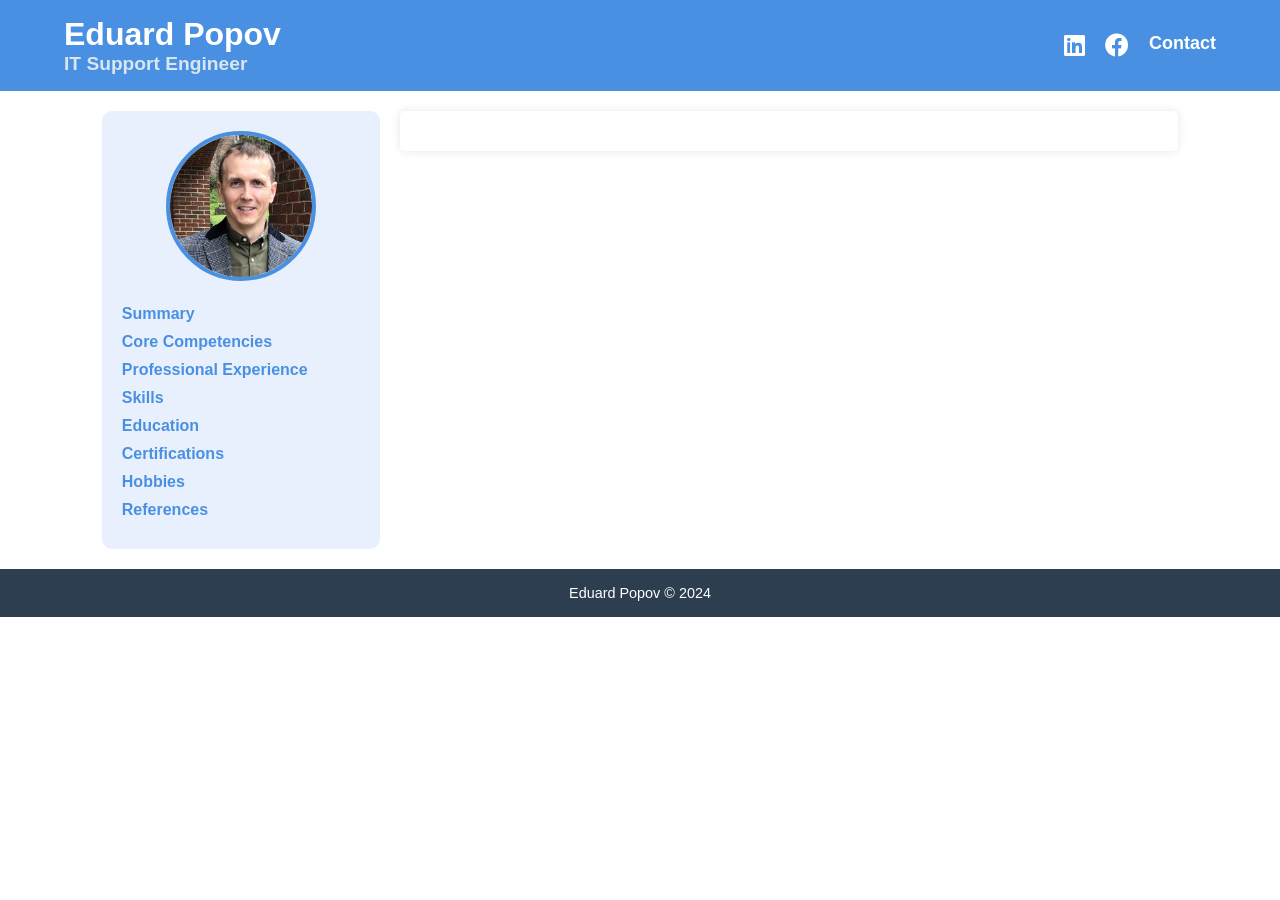
==== commit e88057cd: "Update index.html" ====
--- a/index.html
+++ b/index.html
@@ -19,12 +19,7 @@
       gtag('config', 'G-LZR208KWEZ');
     </script>
 
-  <!-- Back to Top Button -->
-  <button id="backToTop" title="Go to top">Back to Top</button>
-
-  <script src="scripts.js"></script>
 </head>
-    
 <body>
     <!-- Header Section -->
     <header>
@@ -64,155 +59,7 @@
 
         <!-- CV Content -->
         <section class="cv-content">
-            <section id="summary">
-                <h2>Summary</h2>
-                <p>
-                    Dedicated IT Support Engineer with a strong background in maritime logistics and safety. Specialized in troubleshooting, hardware maintenance, and software administration, with expertise in systems like Microsoft 365, Azure, Citrix, and Empower. I aim to enhance the efficiency and security of IT systems in a dynamic environment while continuously advancing my technical skills. Committed to delivering excellence, I am driven to make a meaningful impact through innovative problem-solving and proactive support.
-                </p>
-            </section>
-
-            <section id="competencies">
-                <h2>Core Competencies</h2>
-                <ul>
-                    <li>Windows OS (Server & Desktop)</li>
-                    <li>Microsoft Office 365, Outlook, Teams, SharePoint</li>
-                    <li>Active Directory & Group Policy Management</li>
-                    <li>Microsoft Azure Administration</li>
-                    <li>Proficient in supporting and troubleshooting Apple systems, including macOS and iOS</li>
-                    <li>Software & Licensing Management</li>
-                    <li>Hardware Installation and Maintenance (Printers, Laptops, Desktops)</li>
-                    <li>Networking (TCP/IP, DNS, DHCP)</li>
-                </ul>
-            </section>
-
-            <section id="experience">
-                <h2>Professional Experience</h2>
-
-                <div class="job">
-                    <h3>IT Support Technician <span class="period">May 2023 – Present</span></h3>
-                    <h4>MedPharm Ltd</h4>
-                    <ul>
-                        <li><b>System & Software Administration::</b> Oversee daily system checks and manage IT support tickets through Help Scout, ensuring optimal system performance and user satisfaction. Administer critical systems, including Microsoft365, Microsoft Azure, MS Teams, SharePoint, Citrix, Empower, TTMD, PharmaGraph, Trios, Lumisizer, and Particle Sizer, enhancing system security and efficiency.</li>
-                        <li><b>Software & Licensing:</b> Administered Microsoft Azure, TTMD, PharmaGraph, Trios, Lumisizer, Particle Sizer, Citrix, and Empower. Handled software installations and licensing for Windows devices.</li>
-                        <li><b>Updates & Maintenance:</b> Perform regular updates on Windows servers, desktops, laptops, and third-party applications, ensuring systems remain secure and fully updated.</li>
-                        <li><b>Active Directory:</b> Manage user accounts and groups, including creating, disabling, and modifying accounts in Active Directory.</li>
-                        <li><b>Hardware Support:</b> Provide technical support for laptops, printers, monitors, and tablets, coordinating repairs with Dell and HP for hardware under warranty.</li>
-                    </ul>
-                </div>
-
-                <div class="job">
-                    <h3>Audio-Video Operator (Volunteer) <span class="period">Apr 2023 – Present</span></h3>
-                    <h4>St. Michael's & All Angels Church in Mickleham, Dorking, UK</h4>
-                    <ul>
-                        <li><b>Technical Support:</b> Operated audio and video equipment for worship services and events, including live production and streaming.</li>
-                    </ul>
-                </div>
-
-                <div class="job">
-                    <h3>Events Assistant <span class="period">Mar 2023 – Present</span></h3>
-                    <h4>Dorking Halls, Mole Valley District Council</h4>
-                    <ul>
-                        <li><b>Customer Service:</b> Provided excellent customer service, managing crowd flow and ensuring a positive experience for event patrons.</li>
-                        <li><b>Event Support:</b> Assisted with event setup and breakdown, ensuring smooth operations during performances.</li>
-                        <li><b>Problem Solving:</b> Addressed patron inquiries and resolved issues promptly, maintaining high levels of customer satisfaction.</li>
-                    </ul>
-                </div>
-
-                <div class="job">
-                    <h3>2nd Officer DPO (Dynamic Positioning Operator) <span class="period">Jun 2013 - Nov 2022</span></h3>
-                    <h4>Various Maritime Companies (UK, Singapore, France, etc.)</h4>
-                    <ul>
-                        <li><b>Navigation & Safety:</b> Managed voyage planning, navigational watch, and cargo loading operations, ensuring the safety of crew and vessel.</li>
-                        <li><b>Technical Management:</b> Configured and installed hardware and networks onboard, including Microsoft Windows installations.</li>
-                        <li><b>Team Leadership:</b> Supervised crews, coordinating daily operations and ensuring compliance with safety regulations.</li>
-                    </ul>
-                </div>
-            </section>
-
-            <section id="skills">
-                <h2>Skills</h2>
-                <ul>
-                    <li>Strong Customer Service & Communication Skills</li>
-                    <li>Team Collaboration</li>
-                    <li>Problem-solving & Analytical Thinking</li>
-                    <li>Time Management & Task Prioritization</li>
-                    <li>Attention to Detail</li>
-                    <li>Customer Service & User Support</li>
-                    <li>Troubleshooting & Technical Support</li>
-                </ul>
-            </section>
-
-            <section id="education">
-                <h2>Education</h2>
-                <ul>
-                    <li>
-                        <strong>V.O Sukhomlynskyi Mykolaiv National University - Mykolaiv, Ukraine</strong><br>
-                        Master's degree, Psychology<br>
-                        <span class="period">Sep 2020 - Jan 2022</span>
-                    </li>
-                    <li>
-                        <strong>Kherson State University</strong><br>
-                        Specialist, Navigator<br>
-                        <span class="period">2014 - 2016</span>
-                    </li>
-                    <li>
-                        <strong>Kherson State University</strong><br>
-                        Bachelor, Navigator<br>
-                        <span class="period">2007 - 2012</span>
-                    </li>
-                    <li>
-                        <strong>Kharkiv National University of Radio Electronics</strong><br>
-                        Incomplete education, Economic cybernetics<br>
-                        <span class="period">2004 - 2006</span>
-                    </li>
-                </ul>
-            </section>
-
-            <!-- Certifications Section -->
-            <section class="certifications">
-                <section id="certifications">
-                <h2 class="section-title">Certifications</h2>
-                <ul class="certification-list">
-                    <li class="certificate">
-                        <a href="https://www.comptia.org/certifications/a" target="_blank">
-                            <img src="https://github.com/quantum-rover/cv/blob/main/comptia_a.ico?raw=true" alt="CompTIA A+ Certificate">
-                        </a>
-                    </li>
-                    <li class="certificate">
-                        <a href="https://learn.microsoft.com/en-us/certifications/ms-900/" target="_blank">
-                            <img src="https://github.com/quantum-rover/cv/blob/main/ms900_logo.ico?raw=true" alt="Microsoft MS-900 Certificate">
-                        </a>
-                    </li>
-                </ul>
-            </section>
-            
-                <section id="hobbies">
-                <h2>Hobbies</h2>
-                        <p>
-                            <b>Puzzles solving, Reading Books, Plaing Chess, Software Testing.</b>
-                        </p>
-            </section>
-
-            <section id="references">
-                <h2>References</h2>
-                <ul>
-                    <li>
-                        <strong>James Hancox - MedPharm LTD</strong><br>
-                        Phone: 01483 447742<br>
-                        Email: <a href="mailto:james.hancox@medpharm.com">james.hancox@medpharm.com</a>
-                    </li>
-                    <li>
-                        <strong>Kelvin Pritchard - St. Michael's & All Angels Church</strong><br>
-                        Phone: +44 7770 280410<br>
-                        Email: <a href="mailto:kelvin@wan2lan.com">kelvin@wan2lan.com</a>
-                    </li>
-                    <li>
-                        <strong>Alex Gilbert - Dorking Halls</strong><br>
-                        Phone: +44 7971 526221<br>
-                        Email: <a href="mailto:alex@dorkinghalls.com">alex@dorkinghalls.com</a>
-                    </li>
-                </ul>
-            </section>
+            <!-- Your CV sections here (summary, competencies, etc.) -->
         </section>
     </div>
 
@@ -223,30 +70,33 @@
         </div>
     </footer>
 
+    <!-- Back to Top Button -->
+    <button id="back-to-top" title="Back to Top">↑</button>
+
     <!-- Popup Modal -->
-<div id="contactPopup" class="popup">
-    <div class="popup-content">
-        <span class="close-btn">&times;</span>
-        <!-- Contact Form -->
-        <form id="contact-form">
-  <label for="name">Name:</label>
-  <input type="text" id="name" name="name" required>
+    <div id="contactPopup" class="popup">
+        <div class="popup-content">
+            <span class="close-btn">&times;</span>
+            <!-- Contact Form -->
+            <form id="contact-form">
+                <label for="name">Name:</label>
+                <input type="text" id="name" name="name" required>
 
-  <label for="company">Company Name:</label>
-  <input type="text" id="company" name="company">
+                <label for="company">Company Name:</label>
+                <input type="text" id="company" name="company">
 
-  <label for="email">Email:</label>
-  <input type="email" id="email" name="email" required>
+                <label for="email">Email:</label>
+                <input type="email" id="email" name="email" required>
 
-  <label for="message">Message:</label>
-  <textarea id="message" name="message" rows="8" style="width:100%;" required></textarea>
+                <label for="message">Message:</label>
+                <textarea id="message" name="message" rows="8" style="width:100%;" required></textarea>
 
-  <button type="submit" style="padding: 10px 20px; font-size: 16px;">Submit</button>
-</form>
+                <button type="submit" style="padding: 10px 20px; font-size: 16px;">Submit</button>
+            </form>
+        </div>
     </div>
-</div>
 
-    <!-- JavaScript to handle the popup -->
+    <!-- JavaScript to handle the popup and Back to Top button -->
     <script>
         const contactBtn = document.getElementById('contactBtn');
         const contactPopup = document.getElementById('contactPopup');
@@ -265,32 +115,43 @@
                 contactPopup.style.display = 'none';
             }
         });
+
+        // Back to Top button functionality
+        window.onscroll = function() { scrollFunction(); };
+
+        function scrollFunction() {
+            const backToTopButton = document.getElementById("back-to-top");
+            if (document.body.scrollTop > 100 || document.documentElement.scrollTop > 100) {
+                backToTopButton.style.display = "block";
+            } else {
+                backToTopButton.style.display = "none";
+            }
+        }
+
+        function scrollToTop() {
+            document.body.scrollTop = 0;
+            document.documentElement.scrollTop = 0;
+        }
     </script>
 
     <!-- EmailJS SDK -->
-<script type="text/javascript" src="https://cdn.emailjs.com/dist/email.min.js"></script>
+    <script type="text/javascript" src="https://cdn.emailjs.com/dist/email.min.js"></script>
+    <script>
+        (function() {
+            emailjs.init("f8XNDClNWjhbyD7FG"); // Initialize with your user ID from EmailJS
+        })();
 
-    <script src="https://cdn.emailjs.com/dist/email.min.js"></script>
-<script>
-  (function() {
-    emailjs.init("f8XNDClNWjhbyD7FG"); // Initialize with your user ID from EmailJS
-  })();
+        document.getElementById('contact-form').addEventListener('submit', function(event) {
+            event.preventDefault(); // Prevent page reload
 
-  document.getElementById('contact-form').addEventListener('submit', function(event) {
-    event.preventDefault(); // Prevent page reload
-
-    emailjs.sendForm('service_dwdptsh', 'template_koreks3', this)
-      .then(function() {
-        alert('Form submitted successfully!');
-      }, function(error) {
-        alert('Failed to submit the form: ' + JSON.stringify(error));
-      });
-  });
-</script>
-
-  <script>
-    window.onscroll = function() { /* JavaScript code here */ };
-  </script>
+            emailjs.sendForm('service_dwdptsh', 'template_koreks3', this)
+            .then(function() {
+                alert('Form submitted successfully!');
+            }, function(error) {
+                alert('Failed to submit the form: ' + JSON.stringify(error));
+            });
+        });
+    </script>
 
 </body>
 </html>
--- a/styles.css
+++ b/styles.css
@@ -26,25 +26,6 @@
     align-items: center;
 }
 
-/* Header Social Icons */
-header .social-icons {
-    display: flex;
-    align-items: center;
-}
-
-header .social-icons a {
-    margin-left: 20px;
-    color: #fff;
-    text-decoration: none;
-    font-size: 24px; /* Increase this value to make the icons larger */
-    transition: transform 0.3s ease, color 0.3s ease;
-}
-
-header .social-icons a:hover {
-    transform: scale(1.2); /* Slightly enlarge the icon on hover */
-    color: #d9e6f2;
-}
-
 header .logo h1 {
     margin: 0;
 }
@@ -55,6 +36,26 @@
     color: #d9e6f2;
 }
 
+/* Header Social Icons */
+header .social-icons {
+    display: flex;
+    align-items: center;
+}
+
+header .social-icons a {
+    margin-left: 20px;
+    color: #fff;
+    text-decoration: none;
+    font-size: 24px;
+    transition: transform 0.3s ease, color 0.3s ease;
+}
+
+header .social-icons a:hover {
+    transform: scale(1.2);
+    color: #d9e6f2;
+}
+
+/* Navigation Styles */
 header nav ul {
     list-style: none;
     display: flex;
@@ -62,7 +63,6 @@
 
 header nav ul li {
     margin-left: 20px;
-    display: inline-block;
 }
 
 header nav ul li a {
@@ -73,13 +73,14 @@
 }
 
 header nav ul li a i {
-    font-size: 24px; /* Adjust the size of the icons */
-    color: #fff; /* Icon color */
-}
-
-header nav ul li a i:hover {
-    color: #d9e6f2; /* Lighter color on hover */
-}
+    font-size: 24px;
+    color: #fff;
+}
+
+header nav ul li a:hover i {
+    color: #d9e6f2;
+}
+
 /* Main Content Styles */
 .main-content {
     display: flex;
@@ -94,11 +95,10 @@
 .sidebar {
     width: 25%;
     margin-right: 20px;
-    padding-left: 20px;
-    padding-right: 20px;
+    padding: 20px;
     background-color: #e8f0fe;
     border-radius: 10px;
-    position: relative; /* Default position for mobile devices */
+    position: relative;
     height: fit-content;
 }
 
@@ -157,7 +157,8 @@
     margin-bottom: 20px;
 }
 
-.cv-content p, .cv-content ul {
+.cv-content p,
+.cv-content ul {
     margin-bottom: 20px;
 }
 
@@ -199,8 +200,8 @@
     list-style-type: none;
     padding: 0;
     display: flex;
-    justify-content: center;  /* Center the logos horizontally */
-    align-items: center;      /* Center the logos vertically */
+    justify-content: center;
+    align-items: center;
 }
 
 .certification-list li {
@@ -217,8 +218,9 @@
     transform: scale(1.1);
 }
 
-#hobbies, #references {
-    text-align: left; /* Ensures left alignment */
+#hobbies,
+#references {
+    text-align: left;
     margin-left: 0;
 }
 
@@ -231,8 +233,7 @@
     top: 0;
     width: 100%;
     height: 100%;
-    overflow: auto;
-    background-color: rgba(0, 0, 0, 0.7); /* Darker overlay for a modern look */
+    background-color: rgba(0, 0, 0, 0.7);
 }
 
 .popup-content {
@@ -242,15 +243,15 @@
     border-radius: 10px;
     width: 80%;
     max-width: 500px;
-    box-shadow: 0px 4px 15px rgba(0, 0, 0, 0.3); /* Soft shadow */
+    box-shadow: 0px 4px 15px rgba(0, 0, 0, 0.3);
     position: relative;
-    transform: scale(0.7); /* Start smaller for animation */
-    animation: popupOpen 0.3s ease forwards; /* Animate opening */
+    transform: scale(0.7);
+    animation: popupOpen 0.3s ease forwards;
 }
 
 @keyframes popupOpen {
     to {
-        transform: scale(1); /* Scale to normal size */
+        transform: scale(1);
     }
 }
 
@@ -267,31 +268,27 @@
 
 .close-btn:hover,
 .close-btn:focus {
-    color: #e74c3c; /* Red color on hover for a more interactive feel */
-}
-
-.contact-info h2 {
-    color: #2c3e50;
-    margin-bottom: 15px;
-    text-align: center;
-}
-
-.contact-info p {
-    font-size: 1rem;
-    color: #333;
-    margin-bottom: 10px;
-    text-align: center;
-}
-
-.contact-info a {
-    color: #4a90e2;
-    text-decoration: none;
-    font-weight: bold;
-    transition: color 0.3s ease;
-}
-
-.contact-info a:hover {
-    color: #2c3e50; /* Darker hover color */
+    color: #e74c3c;
+}
+
+/* Back to Top Button */
+#back-to-top {
+    position: fixed;
+    bottom: 20px;
+    right: 20px;
+    display: none;
+    padding: 10px 15px;
+    font-size: 20px;
+    background-color: #007BFF;
+    color: white;
+    border: none;
+    border-radius: 5px;
+    cursor: pointer;
+    transition: background-color 0.3s ease;
+}
+
+#back-to-top:hover {
+    background-color: #0056b3;
 }
 
 /* Contact Form Styles */
@@ -369,21 +366,8 @@
     }
 
     #back-to-top {
-  position: fixed;
-  bottom: 20px;
-  right: 20px;
-  display: none;
-  padding: 10px 15px;
-  font-size: 20px;
-  background-color: #007BFF;
-  color: white;
-  border: none;
-  border-radius: 5px;
-  cursor: pointer;
-}
-
-#back-to-top:hover {
-  background-color: #0056b3;
-}
-
-}
+        bottom: 15px;
+        right: 15px;
+        font-size: 18px;
+    }
+}
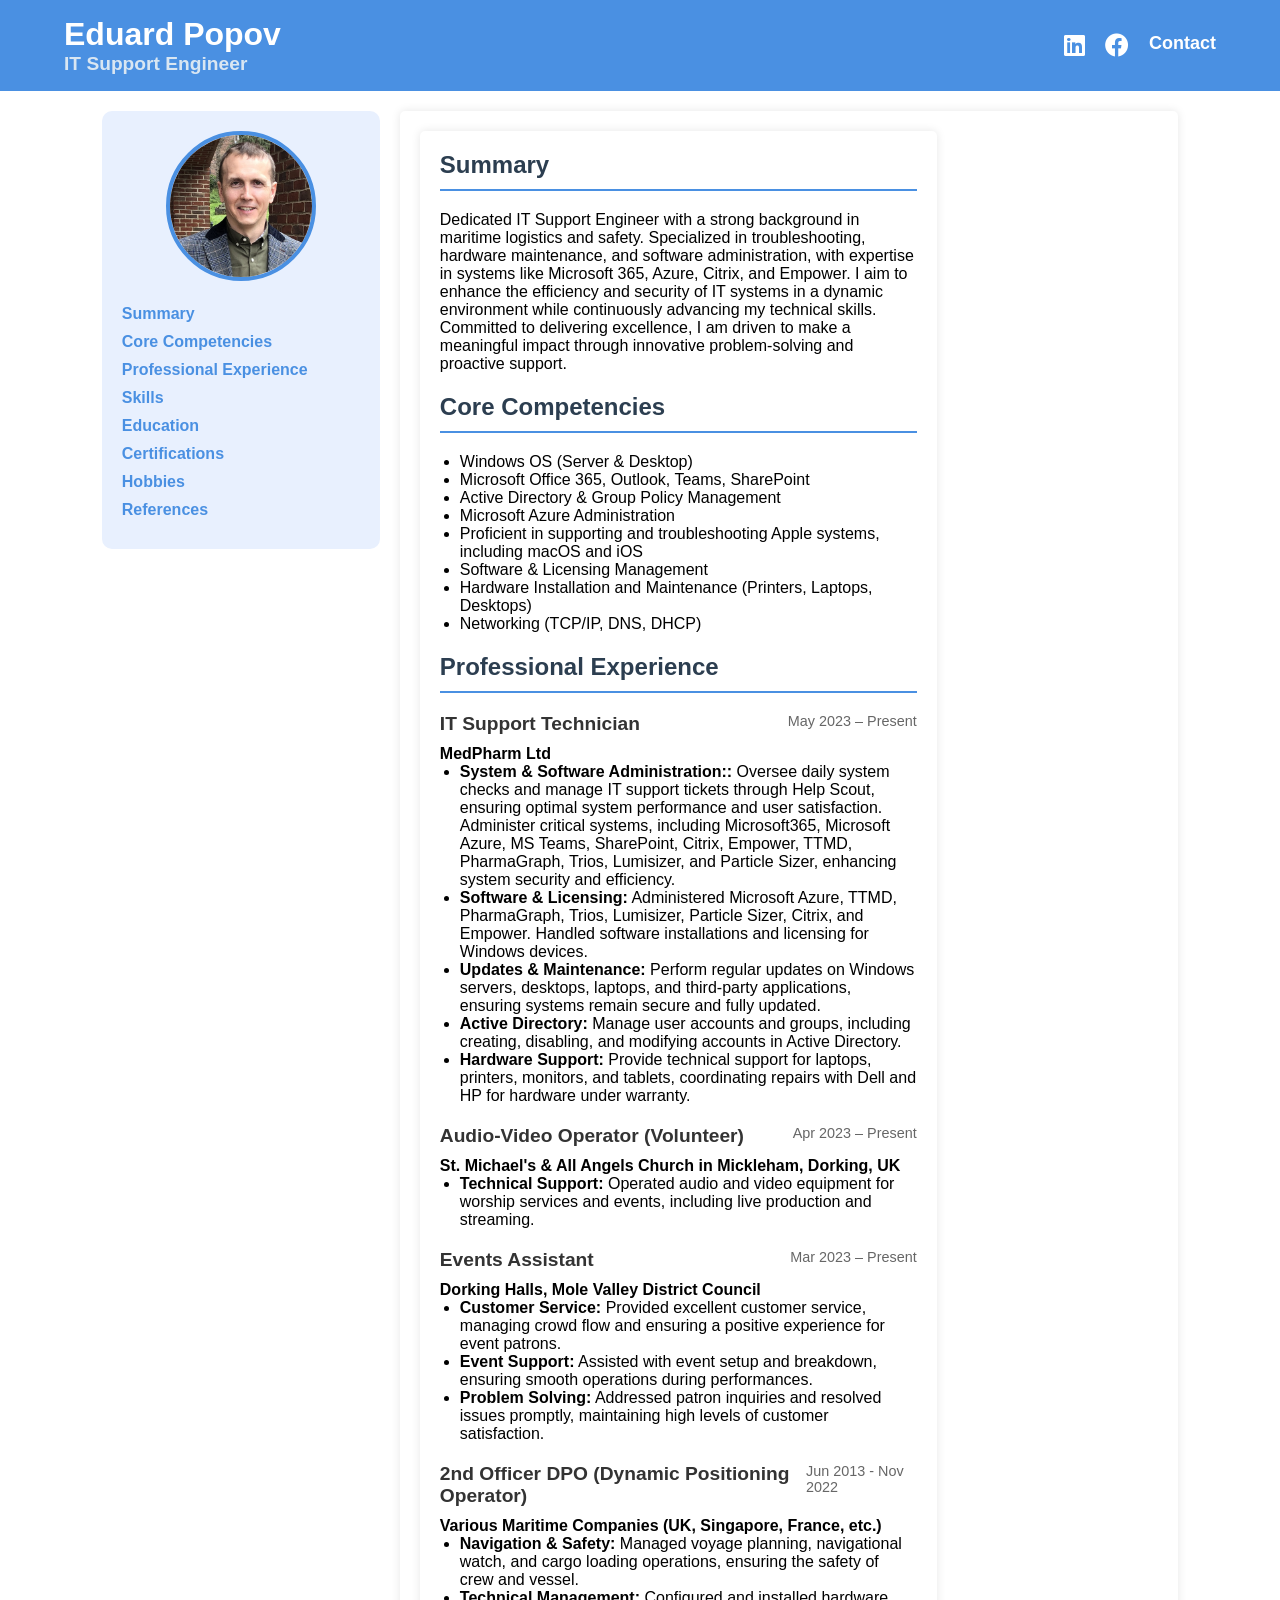
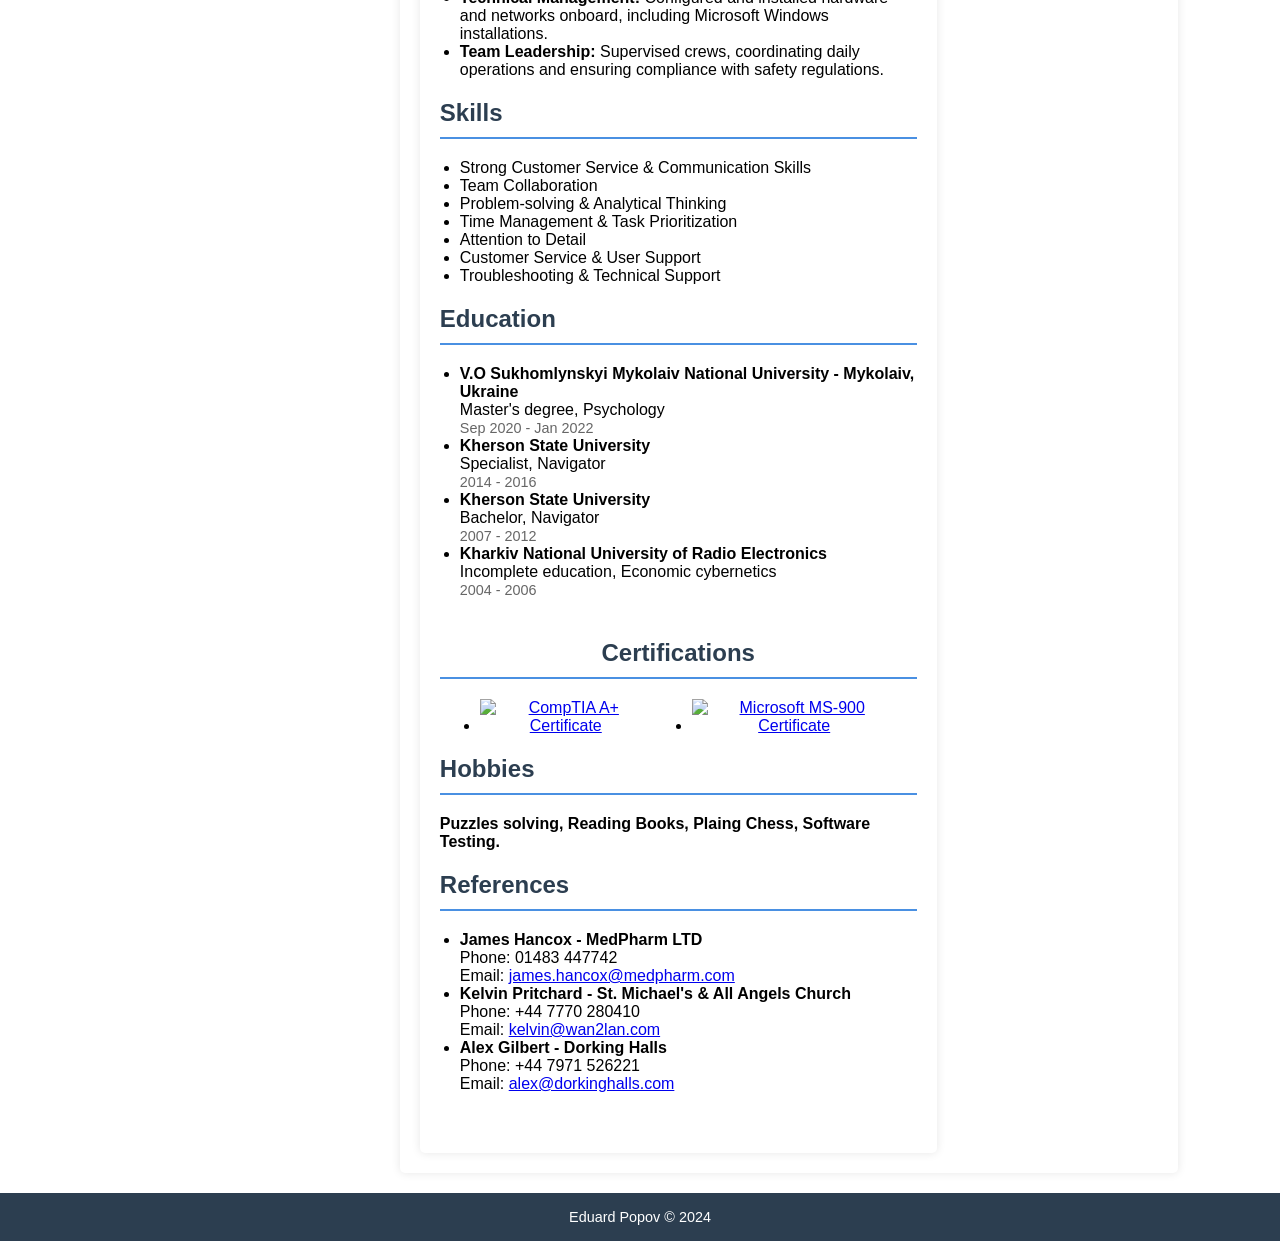
==== commit d3661fab: "Update index.html" ====
--- a/index.html
+++ b/index.html
@@ -60,6 +60,159 @@
         <!-- CV Content -->
         <section class="cv-content">
             <!-- Your CV sections here (summary, competencies, etc.) -->
+            <!-- CV Content -->
+        <section class="cv-content">
+            <section id="summary">
+                <h2>Summary</h2>
+                <p>
+                    Dedicated IT Support Engineer with a strong background in maritime logistics and safety. Specialized in troubleshooting, hardware maintenance, and software administration, with expertise in systems like Microsoft 365, Azure, Citrix, and Empower. I aim to enhance the efficiency and security of IT systems in a dynamic environment while continuously advancing my technical skills. Committed to delivering excellence, I am driven to make a meaningful impact through innovative problem-solving and proactive support.
+                </p>
+            </section>
+
+            <section id="competencies">
+                <h2>Core Competencies</h2>
+                <ul>
+                    <li>Windows OS (Server & Desktop)</li>
+                    <li>Microsoft Office 365, Outlook, Teams, SharePoint</li>
+                    <li>Active Directory & Group Policy Management</li>
+                    <li>Microsoft Azure Administration</li>
+                    <li>Proficient in supporting and troubleshooting Apple systems, including macOS and iOS</li>
+                    <li>Software & Licensing Management</li>
+                    <li>Hardware Installation and Maintenance (Printers, Laptops, Desktops)</li>
+                    <li>Networking (TCP/IP, DNS, DHCP)</li>
+                </ul>
+            </section>
+
+            <section id="experience">
+                <h2>Professional Experience</h2>
+
+                <div class="job">
+                    <h3>IT Support Technician <span class="period">May 2023 – Present</span></h3>
+                    <h4>MedPharm Ltd</h4>
+                    <ul>
+                        <li><b>System & Software Administration::</b> Oversee daily system checks and manage IT support tickets through Help Scout, ensuring optimal system performance and user satisfaction. Administer critical systems, including Microsoft365, Microsoft Azure, MS Teams, SharePoint, Citrix, Empower, TTMD, PharmaGraph, Trios, Lumisizer, and Particle Sizer, enhancing system security and efficiency.</li>
+                        <li><b>Software & Licensing:</b> Administered Microsoft Azure, TTMD, PharmaGraph, Trios, Lumisizer, Particle Sizer, Citrix, and Empower. Handled software installations and licensing for Windows devices.</li>
+                        <li><b>Updates & Maintenance:</b> Perform regular updates on Windows servers, desktops, laptops, and third-party applications, ensuring systems remain secure and fully updated.</li>
+                        <li><b>Active Directory:</b> Manage user accounts and groups, including creating, disabling, and modifying accounts in Active Directory.</li>
+                        <li><b>Hardware Support:</b> Provide technical support for laptops, printers, monitors, and tablets, coordinating repairs with Dell and HP for hardware under warranty.</li>
+                    </ul>
+                </div>
+
+                <div class="job">
+                    <h3>Audio-Video Operator (Volunteer) <span class="period">Apr 2023 – Present</span></h3>
+                    <h4>St. Michael's & All Angels Church in Mickleham, Dorking, UK</h4>
+                    <ul>
+                        <li><b>Technical Support:</b> Operated audio and video equipment for worship services and events, including live production and streaming.</li>
+                    </ul>
+                </div>
+
+                <div class="job">
+                    <h3>Events Assistant <span class="period">Mar 2023 – Present</span></h3>
+                    <h4>Dorking Halls, Mole Valley District Council</h4>
+                    <ul>
+                        <li><b>Customer Service:</b> Provided excellent customer service, managing crowd flow and ensuring a positive experience for event patrons.</li>
+                        <li><b>Event Support:</b> Assisted with event setup and breakdown, ensuring smooth operations during performances.</li>
+                        <li><b>Problem Solving:</b> Addressed patron inquiries and resolved issues promptly, maintaining high levels of customer satisfaction.</li>
+                    </ul>
+                </div>
+
+                <div class="job">
+                    <h3>2nd Officer DPO (Dynamic Positioning Operator) <span class="period">Jun 2013 - Nov 2022</span></h3>
+                    <h4>Various Maritime Companies (UK, Singapore, France, etc.)</h4>
+                    <ul>
+                        <li><b>Navigation & Safety:</b> Managed voyage planning, navigational watch, and cargo loading operations, ensuring the safety of crew and vessel.</li>
+                        <li><b>Technical Management:</b> Configured and installed hardware and networks onboard, including Microsoft Windows installations.</li>
+                        <li><b>Team Leadership:</b> Supervised crews, coordinating daily operations and ensuring compliance with safety regulations.</li>
+                    </ul>
+                </div>
+            </section>
+
+            <section id="skills">
+                <h2>Skills</h2>
+                <ul>
+                    <li>Strong Customer Service & Communication Skills</li>
+                    <li>Team Collaboration</li>
+                    <li>Problem-solving & Analytical Thinking</li>
+                    <li>Time Management & Task Prioritization</li>
+                    <li>Attention to Detail</li>
+                    <li>Customer Service & User Support</li>
+                    <li>Troubleshooting & Technical Support</li>
+                </ul>
+            </section>
+
+            <section id="education">
+                <h2>Education</h2>
+                <ul>
+                    <li>
+                        <strong>V.O Sukhomlynskyi Mykolaiv National University - Mykolaiv, Ukraine</strong><br>
+                        Master's degree, Psychology<br>
+                        <span class="period">Sep 2020 - Jan 2022</span>
+                    </li>
+                    <li>
+                        <strong>Kherson State University</strong><br>
+                        Specialist, Navigator<br>
+                        <span class="period">2014 - 2016</span>
+                    </li>
+                    <li>
+                        <strong>Kherson State University</strong><br>
+                        Bachelor, Navigator<br>
+                        <span class="period">2007 - 2012</span>
+                    </li>
+                    <li>
+                        <strong>Kharkiv National University of Radio Electronics</strong><br>
+                        Incomplete education, Economic cybernetics<br>
+                        <span class="period">2004 - 2006</span>
+                    </li>
+                </ul>
+            </section>
+
+            <!-- Certifications Section -->
+            <section class="certifications">
+                <section id="certifications">
+                <h2 class="section-title">Certifications</h2>
+                <ul class="certification-list">
+                    <li class="certificate">
+                        <a href="https://www.comptia.org/certifications/a" target="_blank">
+                            <img src="https://github.com/quantum-rover/cv/blob/main/comptia_a.ico?raw=true" alt="CompTIA A+ Certificate">
+                        </a>
+                    </li>
+                    <li class="certificate">
+                        <a href="https://learn.microsoft.com/en-us/certifications/ms-900/" target="_blank">
+                            <img src="https://github.com/quantum-rover/cv/blob/main/ms900_logo.ico?raw=true" alt="Microsoft MS-900 Certificate">
+                        </a>
+                    </li>
+                </ul>
+            </section>
+            
+                <section id="hobbies">
+                <h2>Hobbies</h2>
+                        <p>
+                            <b>Puzzles solving, Reading Books, Plaing Chess, Software Testing.</b>
+                        </p>
+            </section>
+
+            <section id="references">
+                <h2>References</h2>
+                <ul>
+                    <li>
+                        <strong>James Hancox - MedPharm LTD</strong><br>
+                        Phone: 01483 447742<br>
+                        Email: <a href="mailto:james.hancox@medpharm.com">james.hancox@medpharm.com</a>
+                    </li>
+                    <li>
+                        <strong>Kelvin Pritchard - St. Michael's & All Angels Church</strong><br>
+                        Phone: +44 7770 280410<br>
+                        Email: <a href="mailto:kelvin@wan2lan.com">kelvin@wan2lan.com</a>
+                    </li>
+                    <li>
+                        <strong>Alex Gilbert - Dorking Halls</strong><br>
+                        Phone: +44 7971 526221<br>
+                        Email: <a href="mailto:alex@dorkinghalls.com">alex@dorkinghalls.com</a>
+                    </li>
+                </ul>
+            </section>
+        </section>
+    </div>
         </section>
     </div>
 
